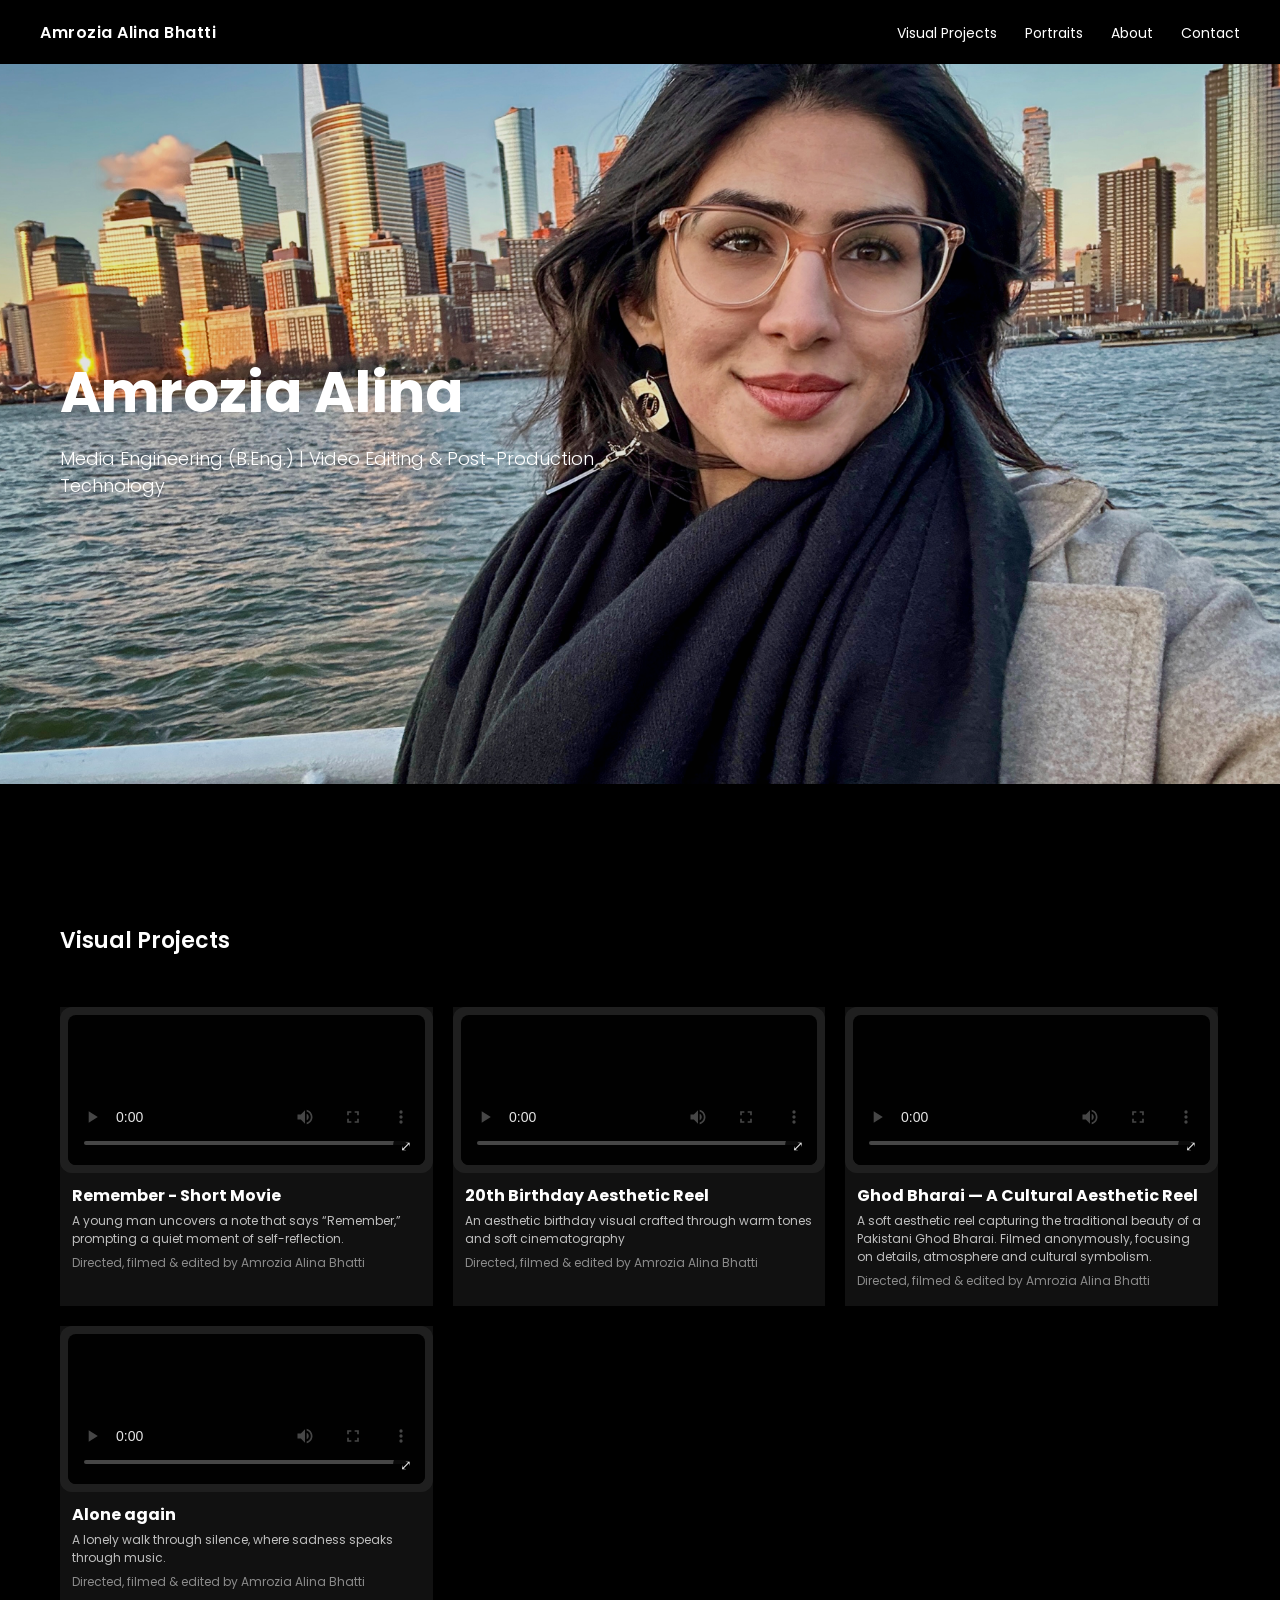
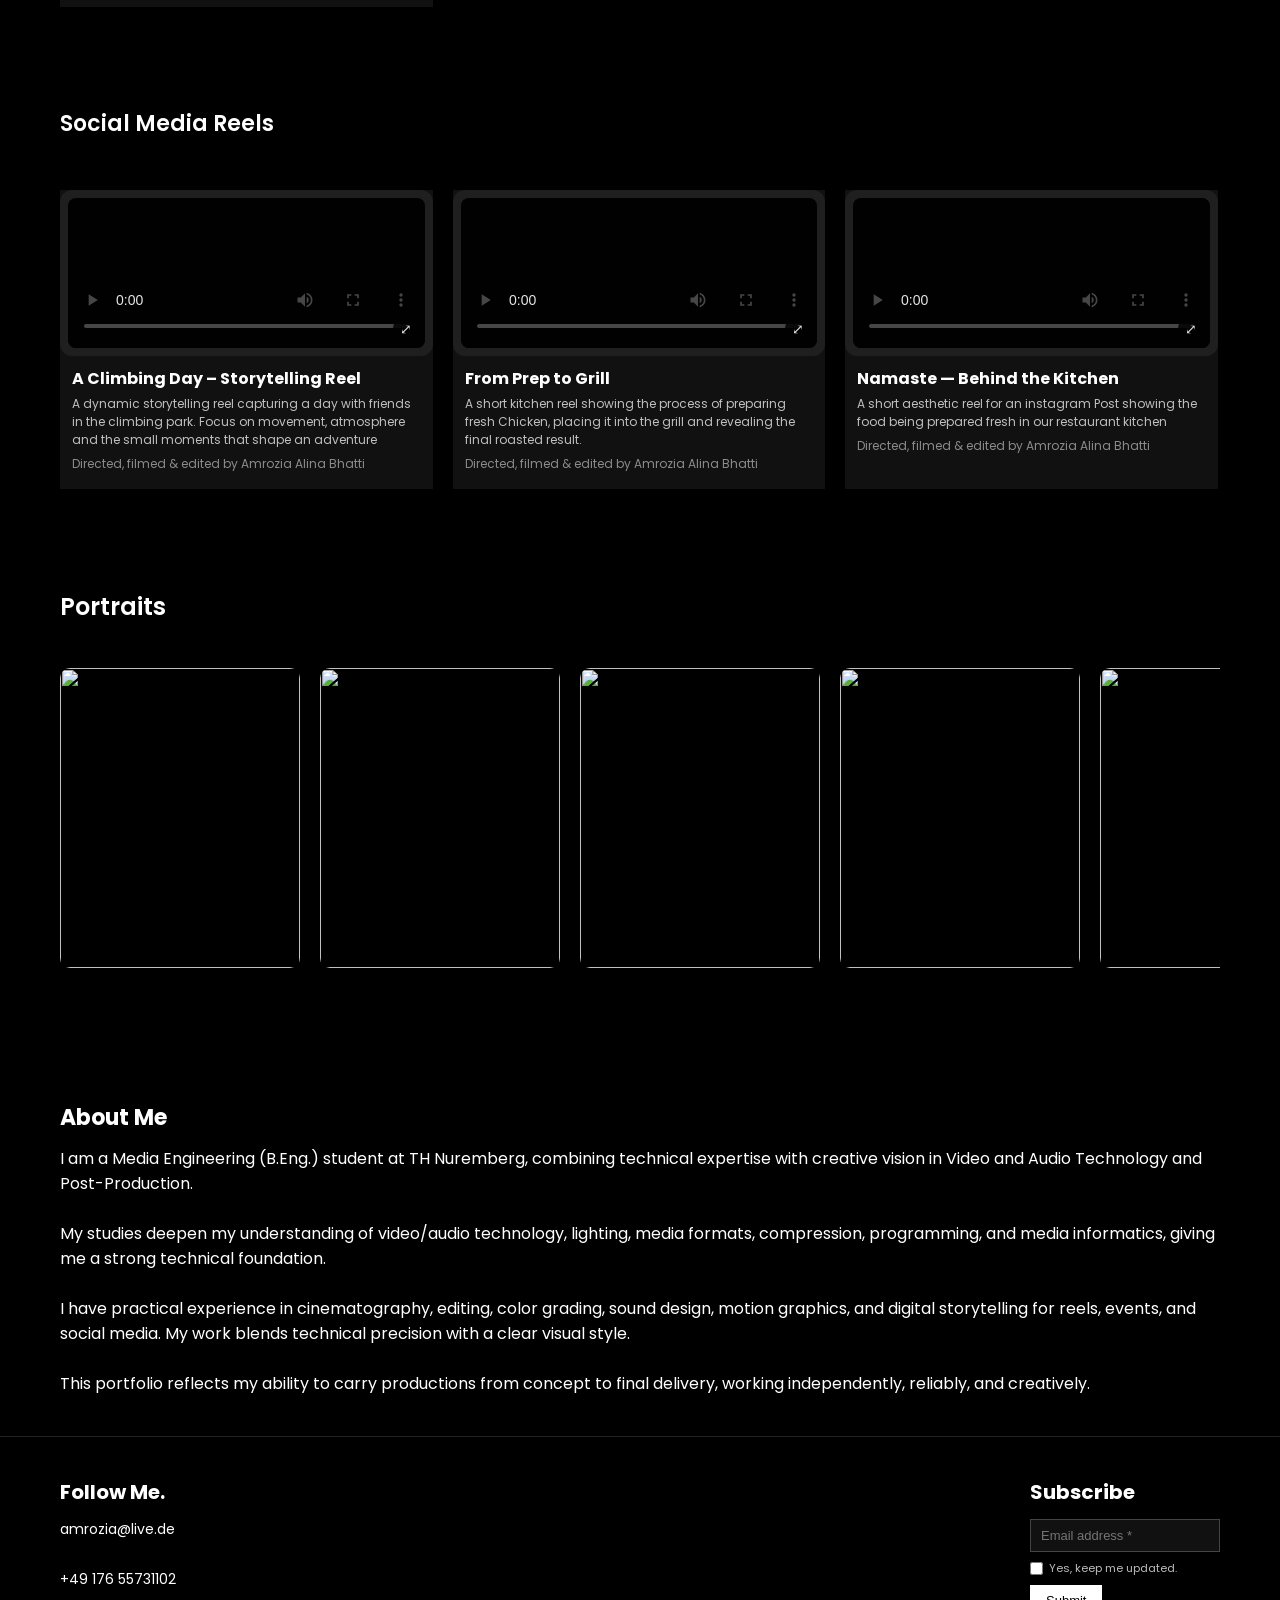
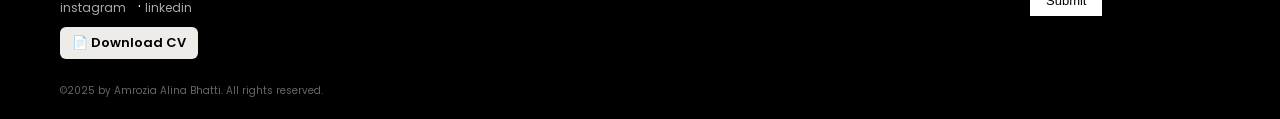
==== index.html @ d4b4d6ed "new index.html" ====
<!DOCTYPE html>
<html lang="en">
<head>
    <meta charset="UTF-8" />
    <meta name="viewport" content="width=device-width, initial-scale=1.0" />
    <title>Amrozia Alina - Portfolio</title>
    <link rel="preconnect" href="https://fonts.googleapis.com">
    <link rel="preconnect" href="https://fonts.gstatic.com" crossorigin>
    <link href="https://fonts.googleapis.com/css2?family=Poppins:wght@300;400;600;700&display=swap" rel="stylesheet">
    <link rel="stylesheet" href="style.css" />

</head>
<body>
<!-- Top Bar / Navigation -->
<header class="site-header">
    <div class="logo">
        <a href="#top">Amrozia Alina Bhatti</a>
    </div>
    <nav class="main-nav">
        <a href="#visual-projects">Visual Projects</a>
        <a href="#portraits">Portraits</a>
        <a href="#about">About</a>
        <a href="#contact">Contact</a>
    </nav>
</header>

<!-- HERO SECTION -->
<section class="hero" id="top">
    <div class="hero-overlay">
        <h1 class="hero-title">Amrozia Alina</h1>
        <p class="hero-subtitle">Media Engineering (B.Eng.) | Video Editing & Post-Production Technology</p>
    </div>
</section>


<!-- LATEST FILMS -->
<section class="visual-projects" id="visual-projects">
<!--    <h2>Visual Projects</h2>-->
    <div id="film-grid" class="film-grid"></div>
</section>


<!-- EIN gemeinsames Modal für alle Videos -->
<div id="video-modal" class="video-modal">
    <div class="video-modal-inner">
        <button class="close-modal" type="button" onclick="closeVideoModal()">×</button>
        <video id="modal-video" class="modal-video" controls></video>
    </div>
</div>


<section class="portraits" id="portraits">
    <h2 class="section-title">Portraits</h2>

    <div class="loop-container" id="portraitScroll">
        <div class="loop-track" id="loopTrack">

            <img src="images/DSC02134.jpg" class="portrait-img">
            <img src="images/DSC02135.jpg" class="portrait-img">
            <img src="images/DSC02136.jpg" class="portrait-img">
            <img src="images/DSC02069.jpg" class="portrait-img">
            <img src="images/DSC02070.jpg" class="portrait-img">
            <img src="images/DSC02071.jpg" class="portrait-img">
            <img src="images/DSC02072.jpg" class="portrait-img">
            <img src="images/DSC02076.jpg" class="portrait-img">
            <img src="images/DSC02067.jpg" class="portrait-img">
            <img src="images/DSC02077.JPG" class="portrait-img">
            <img src="images/DSC02151.jpg" class="portrait-img">
            <img src="images/DSC02458.jpg" class="portrait-img">
            <img src="images/DSC02456.jpg" class="portrait-img">
            <img src="images/DSC02459.jpg" class="portrait-img">
            <img src="images/DSC02461.jpg" class="portrait-img">
            <img src="images/farwa_thumbnail.JPG" class="portrait-img">
            <img src="images/DSC01900.jpg" class="portrait-img">

            <img src="images/DSC02134.jpg" class="portrait-img">
            <img src="images/DSC02135.jpg" class="portrait-img">
            <img src="images/DSC02136.jpg" class="portrait-img">
            <img src="images/DSC02069.jpg" class="portrait-img">
            <img src="images/DSC02070.jpg" class="portrait-img">
            <img src="images/DSC02071.jpg" class="portrait-img">
            <img src="images/DSC02072.jpg" class="portrait-img">
            <img src="images/DSC02076.jpg" class="portrait-img">
            <img src="images/DSC02067.jpg" class="portrait-img">
            <img src="images/DSC02077.JPG" class="portrait-img">
            <img src="images/DSC02151.jpg" class="portrait-img">
            <img src="images/DSC02458.jpg" class="portrait-img">
            <img src="images/DSC02456.jpg" class="portrait-img">
            <img src="images/DSC02459.jpg" class="portrait-img">
            <img src="images/DSC02461.jpg" class="portrait-img">
            <img src="images/farwa_thumbnail.JPG" class="portrait-img">
            <img src="images/DSC01900.jpg" class="portrait-img">



        </div>
    </div>

    <!-- ZOOM -->
    <div id="portraitModal" class="portrait-modal">
        <span class="close-portrait">&times;</span>
        <img id="portraitModalImg" class="portrait-modal-content">
    </div>
</section>


<!-- ABOUT SECTION (kurz, ausbaubar) -->
<section class="about-section" id="about">
    <h2>About Me</h2>
    <p>
        I am a Media Engineering (B.Eng.) student at TH Nuremberg, combining technical expertise with creative vision in Video and Audio Technology and Post-Production.
        <br><br>
        My studies deepen my understanding of video/audio technology, lighting, media formats, compression, programming, and media informatics, giving me a strong technical foundation.
        <br><br>
        I have practical experience in cinematography, editing, color grading, sound design, motion graphics, and digital storytelling for reels, events, and social media. My work blends technical precision with a clear visual style.
        <br><br>
        This portfolio reflects my ability to carry productions from concept to final delivery, working independently, reliably, and creatively.
    </p>
</section>


<!-- FOLLOW / CONTACT / FOOTER -->
<footer class="site-footer" id="contact">
    <div class="footer-content">
        <div class="follow">
            <h3>Follow Me.</h3>
            <p class="contact-line">
                <a href="mailto:info@yourmail.com">amrozia@live.de</a><br />
                <span>+49 176 55731102</span>
            </p>
            <p class="social-links">
                <!-- Später echte Links eintragen -->
                <a href="#">instagram</a> ·
                <a href="#">linkedin</a>
            </p>
            <p class="cv-download">
                <a href="documents/Alina%20Bhatti%20CV%20-2.pdf" download>📄 Download CV</a>
            </p>

        </div>

        <div class="subscribe">
            <h3>Subscribe</h3>
            <form>
                <input type="email" placeholder="Email address *" required />
                <label class="checkbox-label">
                    <input type="checkbox" />
                    <span>Yes, keep me updated.</span>
                </label>
                <button type="submit">Submit</button>
            </form>
        </div>
    </div>

    <div class="footer-bottom">
        <p>©2025 by Amrozia Alina Bhatti. All rights reserved.</p>
    </div>
</footer>

<script>
    // VIEDEOS EINRAGEN

    const videos = [
        {
            id: "Ali",
            title: "Remember - Short Movie",
            description: "A young man uncovers a note that says “Remember,” prompting a quiet moment of self-reflection.",
            src: "videos/remember.mov",
            poster: "images/farwa_thumljpg"
        },
        {
            id: "Farwa",
            title: "20th Birthday Aesthetic Reel",
            description: "An aesthetic birthday visual crafted through warm tones and soft cinematography",
            src: "videos/farwa_birthday.mp4",
            poster: "images/farwa_thumljpg"
        },
        {
            id: "storytelling",
            title: "A Climbing Day – Storytelling Reel",
            description: "A dynamic storytelling reel capturing a day with friends in the climbing park. Focus on movement, atmosphere and the small moments that shape an adventure",
            src: "videos/ClimbingReel480.mp4",
            poster: "images/film2_thumbnail.jpg"
        },
        {
            id: "fatma",
            title: "Ghod Bharai — A Cultural Aesthetic Reel",
            description: "A soft aesthetic reel capturing the traditional beauty of a Pakistani Ghod Bharai. Filmed anonymously, focusing on details, atmosphere and cultural symbolism.",
            src: "videos/Fatma Reel.MP4",
            poster: "images/film3_thumbnail.jpg"
        },
        {
            id: "Namste1",
            title: "From Prep to Grill",
            description: "A short kitchen reel showing the process of preparing fresh Chicken, placing it into the grill and revealing the final roasted result.",
            src: "videos/Chicken steel.MP4",
            poster: "images/film3_thumbnail.jpg"
        },
        {
            id: "Namaste2",
            title: "Namaste — Behind the Kitchen",
            description: "A short aesthetic reel for an instagram Post showing the food being prepared fresh in our restaurant kitchen",
            src: "videos/Masala Reel.MP4",
            poster: "images/film3_thumbnail.jpg"
        },
        {
            id: "Coney Island",
            title: "Coney Island",
            description: "Just few shorts Moments to remember Coney Island",
            src: "videos/Coney Island Reel.MP4",
            poster: "images/film3_thumbnail.jpg"
        },
        {
            id: "AloneAgain",
            title: "Alone again",
            description: "A lonely walk through silence, where sadness speaks through music.",
            src: "videos/Alone_reflection480.mov",
            poster: "images/film3_thumbnail.jpg"
        }
    ];

        // Einfach weitere Objekte hinzufügen

    // ✅ Kategorien-Liste: welche IDs gehören wohin
    const categories = [
        {
            title: "Visual Projects",
            items: ["Ali", "Farwa", "fatma", "AloneAgain"]
        },
        {
            title: "Social Media Reels",
            items: ["storytelling", "Namste1", "Namaste2", "ConeyIsland"]
        }
    ];
    // ... nach deinen Videos
    // Stoppt ALLE Inline-Videos (die kleinen in den Cards)
    function pauseAllInlineVideos() {
        const inlineVideos = document.querySelectorAll(".film-video");
        inlineVideos.forEach(v => {
            v.pause();
            v.currentTime = 0;
        });
    }

    // ...
    const modal = document.getElementById("video-modal");
    const modalVideo = document.getElementById("modal-video");

    // Cards automatisch bauen
    const grid = document.getElementById("film-grid");

    // Videos nach ID schnell finden
    const videoById = {};
    videos.forEach(v => videoById[v.id] = v);

    // Jetzt Kategorien ausgeben
    categories.forEach(category => {

        // Überschrift
        const h = document.createElement("h3");
        h.className = "category-title";
        h.textContent = category.title;
        grid.appendChild(h);

        // Videos der Kategorie
        category.items.forEach(id => {
            const video = videoById[id];
            if (!video) {
                console.warn("ID nicht gefunden:", id);
                return;
            }

            const card = document.createElement("div");
            card.className = "film-card";

            card.innerHTML = `
      <div class="thumb-placeholder">
        <video class="film-video" controls ${video.poster ? `poster="${video.poster}"` : ""}>
          <source src="${video.src}">
        </video>
        <button class="enlarge-btn" type="button" data-src="${video.src}">⤢</button>
      </div>
      <div class="film-info">
        <h3>${video.title}</h3>
        <p>${video.description}</p>
        <p class="credit-line">Directed, filmed & edited by Amrozia Alina Bhatti</p>
      </div>
    `;

            grid.appendChild(card);
        });
    });



    // Enlarge-Buttons klicken
    grid.addEventListener("click", (e) => {
        const btn = e.target.closest(".enlarge-btn");
        if (!btn) return;

        pauseAllInlineVideos(); // <<< HIER: Stoppt das Hintergrund-Video!!!

        const src = btn.getAttribute("data-src");
        modalVideo.src = src;
        modalVideo.currentTime = 0;
        modalVideo.play();
        modal.classList.add("show");
    });


    function closeVideoModal() {
        modal.classList.remove("show");
        modalVideo.pause();
        modalVideo.removeAttribute("src");
    }

    // Klick auf schwarzen Bereich schließt Modal
    modal.addEventListener("click", (e) => {
        if (!e.target.closest(".video-modal-inner")) {
            closeVideoModal();
        }
    });

</script>
<script>
    const portraitModal = document.getElementById("portraitModal");
    const portraitModalImg = document.getElementById("portraitModalImg");
    const portraitImgs = document.querySelectorAll('.portrait-img');
    const portraitClose = document.querySelector('.close-portrait');

    portraitImgs.forEach(img => {
        img.addEventListener("click", () => {
            portraitModal.style.display = "flex";
            portraitModalImg.src = img.src;
        });
    });

    portraitClose.addEventListener("click", () => {
        portraitModal.style.display = "none";
    });

    portraitModal.addEventListener("click", (e) => {
        if (e.target === portraitModal) {
            portraitModal.style.display = "none";
        }
    });
</script>

<script>
    const scrollContainer = document.getElementById("portraitScroll");
    const loopTrack = document.getElementById("loopTrack");

    let isDown = false;
    let startX;
    let scrollStart;

    function stopLoop() {
        loopTrack.style.animationPlayState = "paused";
    }

    function startLoop() {
        loopTrack.style.animationPlayState = "running";
    }

    // MOUSE DOWN
    scrollContainer.addEventListener("mousedown", (e) => {
        isDown = true;
        stopLoop();
        startX = e.pageX - scrollContainer.offsetLeft;
        scrollStart = scrollContainer.scrollLeft;
    });

    // MOUSE MOVE
    scrollContainer.addEventListener("mousemove", (e) => {
        if (!isDown) return;
        const x = e.pageX - scrollContainer.offsetLeft;
        const walk = (x - startX) * 1.2;
        scrollContainer.scrollLeft = scrollStart - walk;
    });

    // MOUSE UP
    scrollContainer.addEventListener("mouseup", () => {
        isDown = false;
        startLoop();
    });

    scrollContainer.addEventListener("mouseleave", () => {
        isDown = false;
        startLoop();
    });

    // TOUCH
    scrollContainer.addEventListener("touchstart", () => stopLoop());
    scrollContainer.addEventListener("touchend", () => startLoop());
</script>


</body>
</html>
---- style.css ----
/* Basic Reset */
* {
    margin: 0;
    padding: 0;
    box-sizing: border-box;
}

body {
    font-family: "Poppins", sans-serif;
    background-color: #000;
    color: #fff;
}

/* Header / Navigation */
.site-header {
    position: fixed;
    top: 0;
    left: 0;
    right: 0;
    height: 64px;
    background: rgba(0, 0, 0, 0.96);
    display: flex;
    align-items: center;
    justify-content: space-between;
    padding: 0 40px;
    z-index: 100;
}

.logo a {
    color: #ffffff;
    text-decoration: none;
    font-weight: 600;
    letter-spacing: 0.5px;
}

.main-nav a {
    color: #ffffff;
    text-decoration: none;
    margin-left: 24px;
    font-size: 14px;
    transition: opacity 0.2s ease;
}

.main-nav a:hover {
    opacity: 0.7;
}

/* Hero */
.hero {
    position: relative;
    height: 80vh;
    margin-top: 64px; /* Platz für fixed header */
    display: flex;
    align-items: center;
    justify-content: flex-start;
    background-color: #111;
    overflow: hidden;
}

/* Platzhalter-Hintergrundbild: später ersetzen mit background-image */
.hero::before {
    content: "";
    position: absolute;
    inset: 0;
    background: url("images/IMG_5377.jpg") center center / cover no-repeat;
    opacity: 0.9;
}

/* dunkle Ebene */
.hero-overlay {
    position: relative;
    padding-left: 60px;
    max-width: 600px;
    color: #ffffff;
}

.hero-title {
    font-size: 56px;
    font-weight: 700;
    margin-bottom: 10px;
}

.hero-subtitle {
    font-size: 18px;
    font-weight: 300;
}

/* Latest Films */
.visual-projects {
    padding: 60px 60px 40px;
    background-color: #000;
}



.visual-projects h2 {
    font-size: 24px;
    font-weight: 600;
    margin-bottom: 24px;
}

/* Latest Portraits */
.portraits {
    padding: 60px 60px 40px;
    background-color: #000;
}

.portraits h2 {
    font-size: 24px;
    font-weight: 600;
    margin-bottom: 24px;
}
.film-grid {
    display: flex;
    flex-wrap: wrap;
    gap: 20px;
}

.film-card {
    background-color: #111;
    width: calc(33.333% - 14px);
    min-width: 220px;
    display: flex;
    flex-direction: column;
}

.thumb-placeholder {
    background-color: #222;
    height: 150px;
    display: flex;
    align-items: center;
    justify-content: center;
    text-align: center;
    font-size: 12px;
    text-transform: uppercase;
    letter-spacing: 1px;
    opacity: 0.9;
}

.film-info {
    padding: 10px 12px 16px;
}

.film-info h3 {
    font-size: 16px;
    margin-bottom: 4px;
}

.film-info p {
    font-size: 12px;
    color: #bfbfbf;
}

/* Sections */
.about-section,
.screenings-section {
    padding: 40px 60px;
    background-color: #000;
}

.about-section h2,
.screenings-section h2 {
    font-size: 22px;
    margin-bottom: 12px;
}

/* Footer */
.site-footer {
    padding: 40px 60px 20px;
    background-color: #000;
    border-top: 1px solid #222;
}

.footer-content {
    display: flex;
    flex-wrap: wrap;
    gap: 40px;
    justify-content: space-between;
    align-items: flex-start;
}

.follow h3,
.subscribe h3 {
    font-size: 20px;
    margin-bottom: 12px;
}

.contact-line a,
.contact-line span {
    display: block;
    font-size: 14px;
    color: #ffffff;
    text-decoration: none;
    margin-bottom: 4px;
}

.social-links a {
    font-size: 12px;
    color: #aaaaaa;
    text-decoration: none;
    margin-right: 8px;
}

.social-links a:hover {
    color: #ffffff;
}

.subscribe form {
    display: flex;
    flex-direction: column;
    gap: 8px;
}

.subscribe input[type="email"] {
    padding: 8px 10px;
    background-color: #111;
    border: 1px solid #444;
    color: #ffffff;
    font-size: 13px;
}

.checkbox-label {
    display: flex;
    align-items: center;
    gap: 6px;
    font-size: 11px;
    color: #bbbbbb;
}

.subscribe button {
    padding: 8px 16px;
    border: none;
    background-color: #ffffff;
    color: #000;
    font-size: 13px;
    cursor: pointer;
    align-self: flex-start;
}

.subscribe button:hover {
    background-color: #ffcf5f;
}

.footer-bottom {
    margin-top: 24px;
    font-size: 10px;
    color: #666666;
}

/* Responsive */
@media (max-width: 768px) {
    .hero-overlay {
        padding-left: 24px;
    }

    .hero-title {
        font-size: 38px;
    }
    .portraits,
    .visual-projects,
    .about-section,
    .screenings-section,
    .site-footer {
        padding: 30px 20px;
    }

    .film-card {
        width: 100%;
    }

    .site-header {
        padding: 0 16px;
    }

    .main-nav {
        font-size: 12px;
    }

    .main-nav a {
        margin-left: 12px;
    }
}



/* Thumbnail */
.film-thumb {
    width: 100%;
    border-radius: 10px;
    cursor: pointer;
    transition: transform 0.3s ease, opacity 0.3s ease;
}

.film-thumb:hover {
    transform: scale(1.03);
    opacity: 0.9;
}

/* Popup Overlay */
.video-popup {
    position: fixed;
    top: 0;
    left: 0;
    width: 100%;
    height: 100%;
    background: rgba(0,0,0,0.7);
    display: none;             /* unsichtbar bis geöffnet */
    align-items: center;
    justify-content: center;
    z-index: 999;
}

/* Video-Container */
.video-content {
    position: relative;
    background: #000;
    padding: 10px;
    border-radius: 12px;
    box-shadow: 0 0 40px rgba(0,0,0,0.6);
    width: 80%;
    max-width: 1000px;     /* maximale Breite */
}

.popup-video {
    width: 100%;
    height: auto;
    border-radius: 8px;
}

/* Close Button */
.close-btn {
    position: absolute;
    top: -10px;
    right: -10px;
    background: #fff;
    color: #000;
    font-size: 22px;
    font-weight: bold;
    border-radius: 50%;
    width: 32px;
    height: 32px;
    line-height: 28px;
    text-align: center;
    cursor: pointer;
    transition: background 0.3s ease;
}

.close-btn:hover {
    background: #ffcf5f;
}

/* Animation */
.video-popup.show {
    display: flex;
    animation: fadeIn 0.3s ease;
}

@keyframes fadeIn {
    from { opacity: 0; }
    to   { opacity: 1; }
}


/* Video im Kasten */
.film-video {
    width: 100%;
    height: 100%;
    object-fit: cover;
    border-radius: 8px;
    display: block;
    background: #000;
}

/* Platzhalter-Kasten jetzt für Video + Button nutzen */
.thumb-placeholder {
    position: relative;
    background-color: #222;
    height: auto;
    padding: 8px;
    border-radius: 12px;
    display: flex;
    align-items: center;
    justify-content: center;
}

/* Vergrößern-Button in der Ecke */
.enlarge-btn {
    position: absolute;
    right: 14px;
    bottom: 14px;
    width: 28px;
    height: 28px;
    border-radius: 50%;
    border: none;
    background: rgba(0,0,0,0.8);
    color: #fff;
    font-size: 16px;
    cursor: pointer;
    display: flex;
    align-items: center;
    justify-content: center;
    padding: 0;
    transition: background 0.2s ease, transform 0.2s ease;
}

.enlarge-btn:hover {
    background: #ffcf5f;
    color: #000;
    transform: scale(1.05);
}

/* Modal: schwarzer Bereich, Header bleibt sichtbar */
.video-modal {
    position: fixed;
    top: 64px;           /* deine Header-Höhe, damit oben alles sichtbar bleibt */
    left: 0;
    right: 0;
    bottom: 0;
    background: #000;    /* kein Inhalt sichtbar außer Video */
    display: none;
    align-items: center;
    justify-content: center;
    z-index: 200;
}

/* Video groß, aber nicht fullscreen */
.video-modal-inner {
    position: relative;
    width: 70%;
    max-width: 900px;
    background: #000;
    padding: 10px;
    border-radius: 12px;
    box-shadow: 0 0 40px rgba(0,0,0,0.8);
}

.modal-video {
    width: 100%;
    max-width: 100%;
    max-height: 80vh;      /* nicht höher als der Bildschirm */
    height: auto;
    object-fit: contain;   /* komplettes Video, kein Zoom/Crop */
    border-radius: 8px;
    background: #000;
}


/* schließen-Button */
.close-modal {
    position: absolute;
    top: -12px;
    right: -12px;
    width: 28px;
    height: 28px;
    border-radius: 50%;
    border: none;
    background: #ffffff;
    color: #000;
    font-size: 18px;
    cursor: pointer;
    display: flex;
    align-items: center;
    justify-content: center;
}

.close-modal:hover {
    background: #ffcf5f;
}

.video-modal.show {
    display: flex;
}

/* etwas kleiner auf Handy */
@media (max-width: 768px) {
    .video-modal-inner {
        width: 90%;
        max-width: 600px;
    }
}



/* Film-Card bleibt wie bei dir */
.film-card {
    background-color: #111;
    width: calc(33.333% - 14px);
    min-width: 220px;
    display: flex;
    flex-direction: column;
}

/* Kasten für Video/Thumb */
.thumb-placeholder {
    position: relative;
    background-color: #222;
    height: auto;
    padding: 8px;
    border-radius: 12px;
    display: flex;
    align-items: center;
    justify-content: center;
}

/* Inline-Video */
.film-video {
    width: 100%;
    height: 150px;
    object-fit: cover;
    border-radius: 8px;
    background: #000;
    display: block;
}

/* Enlarge-Button */
.enlarge-btn {
    position: absolute;
    right: 14px;
    bottom: 14px;
    width: 26px;
    height: 26px;
    border-radius: 50%;
    border: none;
    background: rgba(0,0,0,0.85);
    color: #fff;
    font-size: 14px;
    cursor: pointer;
    display: flex;
    align-items: center;
    justify-content: center;
    padding: 0;
    transition: background 0.2s ease, transform 0.2s ease;
}

.enlarge-btn:hover {
    background: #ffcf5f;
    color: #000;
    transform: scale(1.05);
}

/* Modal: dunkel, aber Header bleibt (top:64px) */
.video-modal {
    position: fixed;
    top: 64px;
    left: 0;
    right: 0;
    bottom: 0;
    background: #000;
    display: none;
    align-items: center;
    justify-content: center;
    z-index: 200;
}

.video-modal-inner {
    position: relative;
    width: 90%;
    max-width: 900px;
    max-height: 90vh;
    background: #000;
    padding: 10px;
    border-radius: 12px;
    box-shadow: 0 0 40px rgba(0,0,0,0.8);
    display: flex;
    align-items: center;
    justify-content: center;
}


.modal-video {
    width: 100%;
    height: auto;
    border-radius: 8px;
}

/* Close-Button */
.close-modal {
    position: absolute;
    top: -12px;
    right: -12px;
    width: 28px;
    height: 28px;
    border-radius: 50%;
    border: none;
    background: #ffffff;
    color: #000;
    font-size: 18px;
    cursor: pointer;
    display: flex;
    align-items: center;
    justify-content: center;
}

.close-modal:hover {
    background: #ffcf5f;
}

.video-modal.show {
    display: flex;
}

/* Responsive Modal */
@media (max-width: 768px) {
    .video-modal-inner {
        width: 90%;
        max-width: 600px;
    }
}

.cv-download a {
    display: inline-block;
    margin-top: 8px;
    padding: 6px 12px;
    background-color: #edece9;
    color: #000;
    font-size: 13px;
    font-weight: 600;
    border-radius: 6px;
    text-decoration: none;
    transition: background 0.3s ease;
}

.cv-download a:hover {
    background-color: #fff;
    color: #000;
}

/* Im Fullscreen nie croppen, immer komplett zeigen */
video:fullscreen,
video:-webkit-full-screen {
    width: 100%;
    height: 100%;
    object-fit: contain;
    background: #000;
}
.portraits {
    font-size: 24px;
    font-weight: 600;
    margin-bottom: 24px;
}

/* Scrollbare Zeile */
.portrait-scroll {
    display: flex;
    overflow-x: auto;
    gap: 20px;
    padding: 20px;
    scroll-behavior: smooth;
    white-space: nowrap;
}

.portrait-scroll::-webkit-scrollbar {
    display: none;
}

.portrait-img {
    height: 300px;
    width: 250px;
    object-fit: cover;
    border-radius: 10px;
    flex-shrink: 0;
    cursor: pointer;
    transition: transform 0.2s ease;
}

.portrait-img:hover {
    transform: scale(1.05);
}

/* Modal */
.portrait-modal {
    display: none;
    position: fixed;
    inset: 0;
    background: rgba(0,0,0,0.85);
    z-index: 9999;
    justify-content: center;
    align-items: center;
}

.portrait-modal-content {
    max-width: 85%;
    max-height: 85%;
    border-radius: 10px;
}

.close-portrait {
    position: absolute;
    top: 30px;
    right: 50px;
    font-size: 40px;
    color: white;
    cursor: pointer;
}






.loop-container {
    overflow: hidden;
    width: 100%;
    padding: 20px 0;
    cursor: grab;
}

.loop-container:active {
    cursor: grabbing;
}

.loop-track {
    display: flex;
    gap: 20px;
    animation: loopAnim 25s linear infinite;
    will-change: transform;
}

.portrait-img {
    height: 300px;
    width: 240px;
    object-fit: cover;
    border-radius: 10px;
    flex-shrink: 0;
    cursor: pointer;
    transition: transform 0.2s ease;
}

.portrait-img:hover {
    transform: scale(1.05);
}

/* ENDLOSER LOOP */
@keyframes loopAnim {
    0% { transform: translateX(0); }
    100% { transform: translateX(-50%); }
}
/* Container kann scrollen UND animieren */
.loop-container {
    overflow-x: auto;
    overflow-y: hidden;
    scroll-behavior: smooth;
    white-space: nowrap;
    padding: 20px 0;
    cursor: grab;
}

.loop-container::-webkit-scrollbar {
    display: none;
}

.loop-track {
    display: inline-flex;
    gap: 20px;
    animation: loopAnim 25s linear infinite;
    will-change: transform;
}

/* Bilder */
.portrait-img {
    height: 300px;
    width: 240px;
    border-radius: 10px;
    flex-shrink: 0;
    object-fit: cover;
    cursor: pointer;
}

/* Loop */
@keyframes loopAnim {
    0% { transform: translateX(0); }
    100% { transform: translateX(-10%); }
}


.category-title{
    grid-column: 1 / -1;
    width: 100%;
    margin: 80px 0 30px;
    font-size: 22px;
    font-weight: 600;
}

.credit-line {
    font-size: 0.8rem;
    opacity: 0.7;
    margin-top: 6px;
}
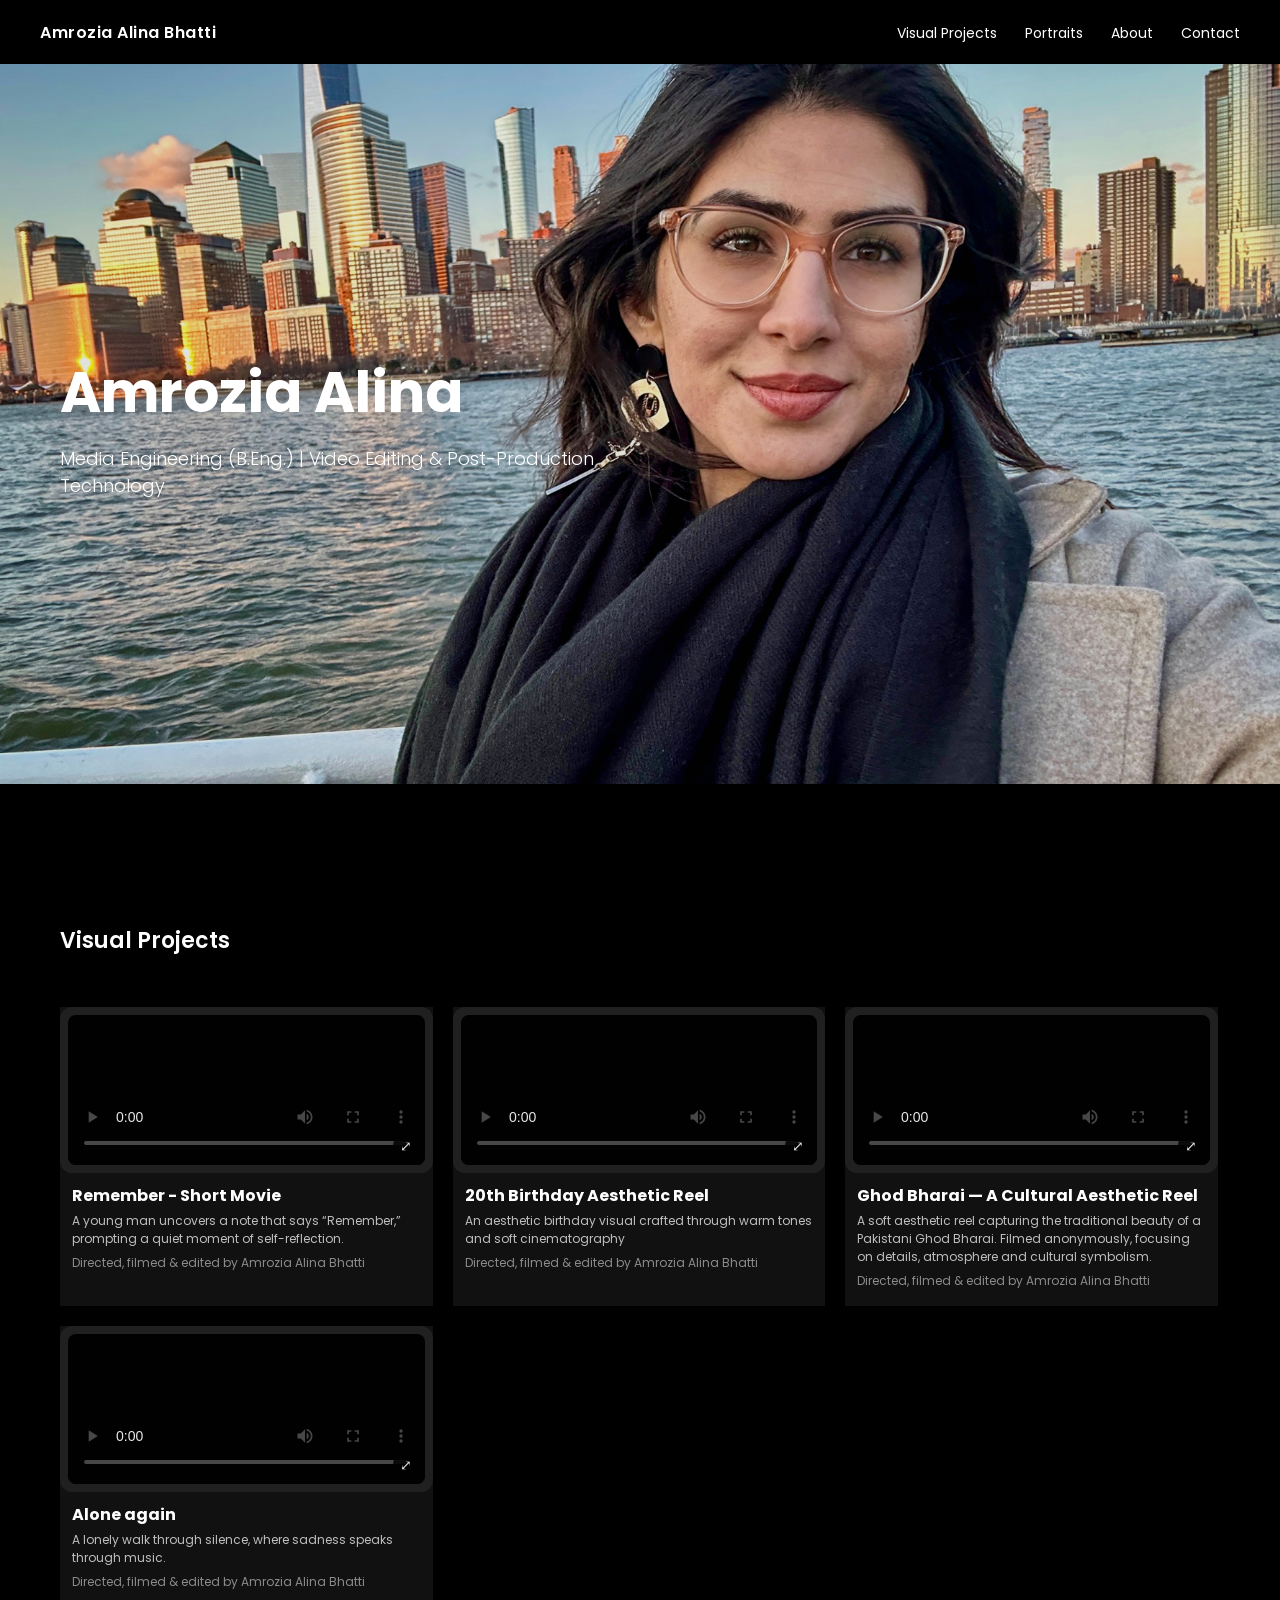
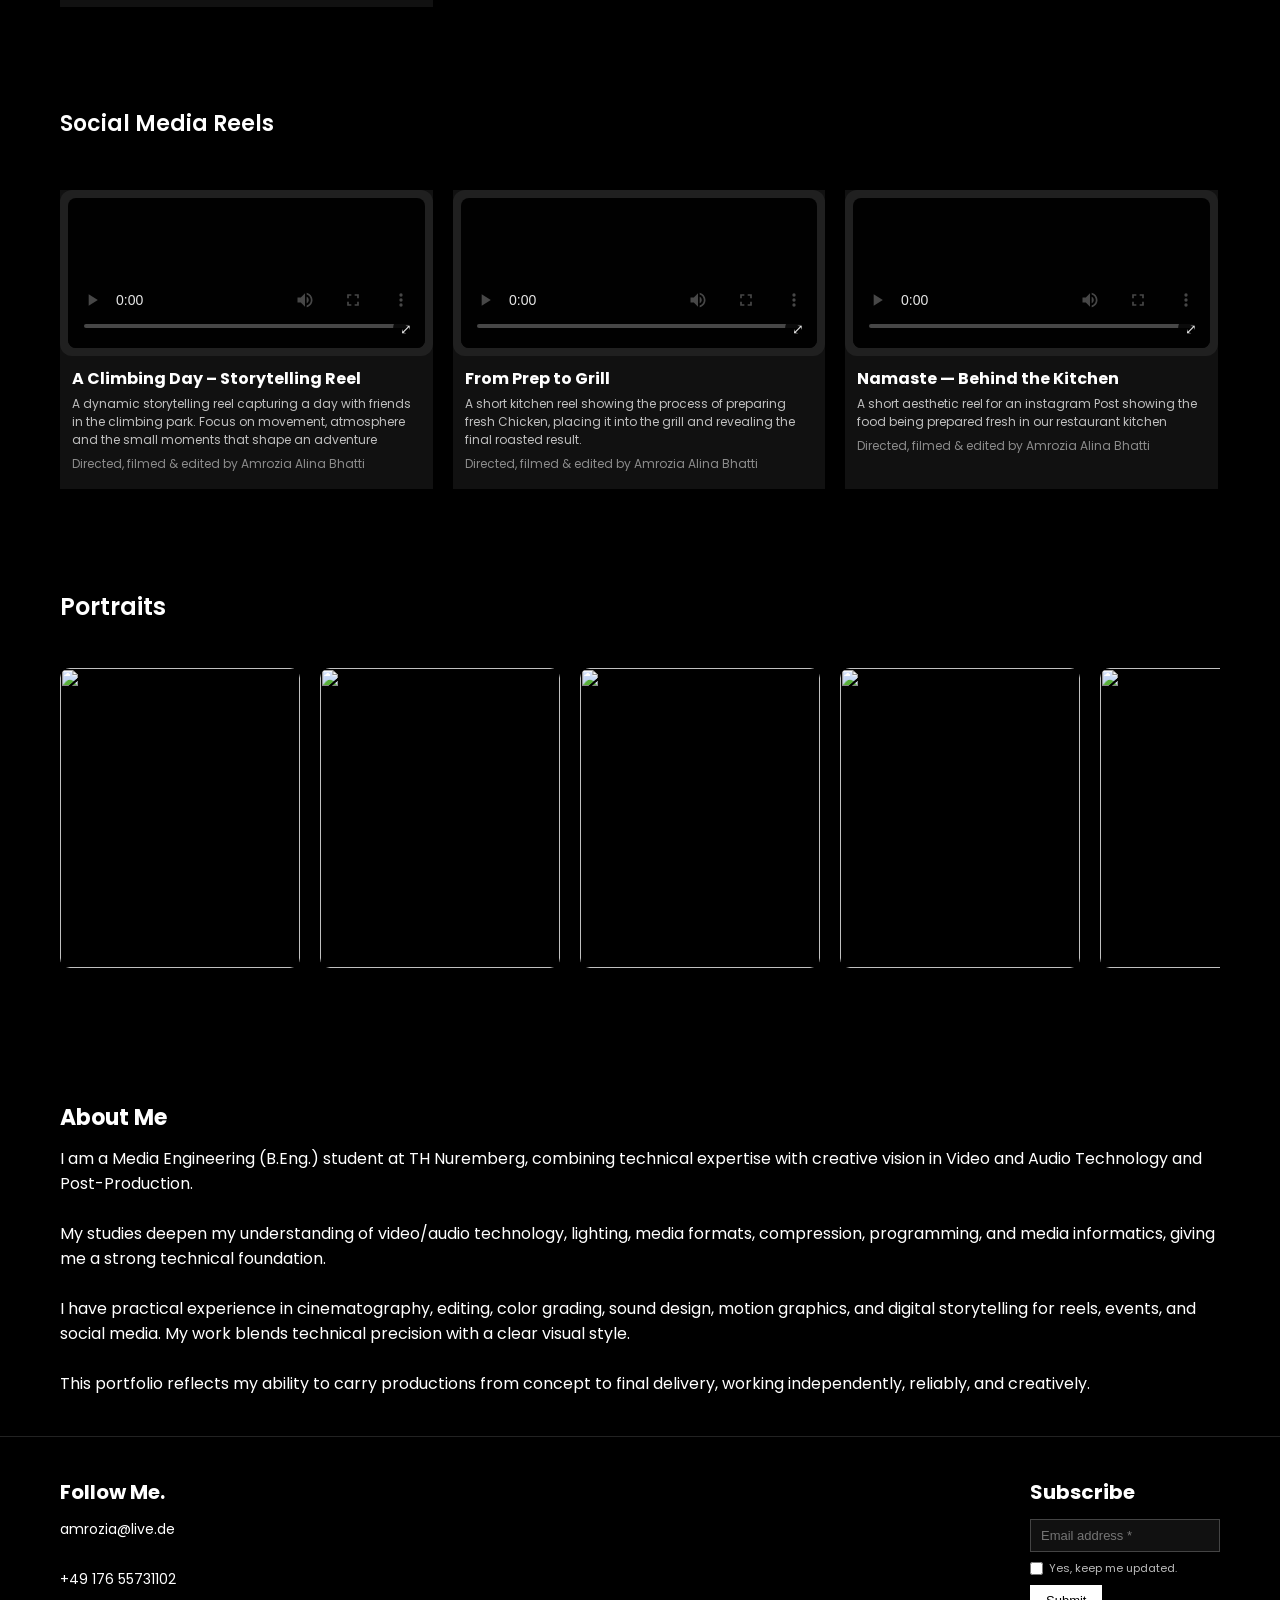
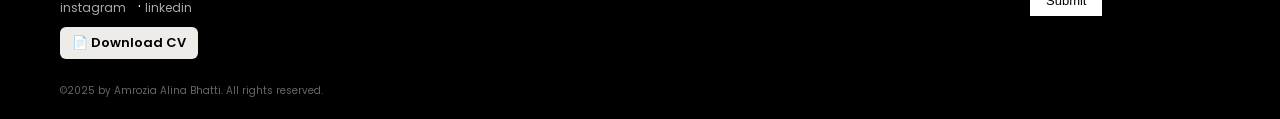
==== commit 2be2ebd3: "new ml" ====
--- a/index.html
+++ b/index.html
@@ -1,279 +1,279 @@
 <!DOCTYPE html>
 <html lang="en">
 <head>
-    <meta charset="UTF-8" />
-    <meta name="viewport" content="width=device-width, initial-scale=1.0" />
-    <title>Amrozia Alina - Portfolio</title>
-    <link rel="preconnect" href="https://fonts.googleapis.com">
-    <link rel="preconnect" href="https://fonts.gstatic.com" crossorigin>
-    <link href="https://fonts.googleapis.com/css2?family=Poppins:wght@300;400;600;700&display=swap" rel="stylesheet">
-    <link rel="stylesheet" href="style.css" />
+  <meta charset="UTF-8" />
+  <meta name="viewport" content="width=device-width, initial-scale=1.0" />
+  <title>Amrozia Alina - Portfolio</title>
+  <link rel="preconnect" href="https://fonts.googleapis.com">
+  <link rel="preconnect" href="https://fonts.gstatic.com" crossorigin>
+  <link href="https://fonts.googleapis.com/css2?family=Poppins:wght@300;400;600;700&display=swap" rel="stylesheet">
+  <link rel="stylesheet" href="style.css" />
 
 </head>
 <body>
 <!-- Top Bar / Navigation -->
 <header class="site-header">
-    <div class="logo">
-        <a href="#top">Amrozia Alina Bhatti</a>
-    </div>
-    <nav class="main-nav">
-        <a href="#visual-projects">Visual Projects</a>
-        <a href="#portraits">Portraits</a>
-        <a href="#about">About</a>
-        <a href="#contact">Contact</a>
-    </nav>
+  <div class="logo">
+    <a href="#top">Amrozia Alina Bhatti</a>
+  </div>
+  <nav class="main-nav">
+    <a href="#visual-projects">Visual Projects</a>
+    <a href="#portraits">Portraits</a>
+    <a href="#about">About</a>
+    <a href="#contact">Contact</a>
+  </nav>
 </header>
 
 <!-- HERO SECTION -->
 <section class="hero" id="top">
-    <div class="hero-overlay">
-        <h1 class="hero-title">Amrozia Alina</h1>
-        <p class="hero-subtitle">Media Engineering (B.Eng.) | Video Editing & Post-Production Technology</p>
-    </div>
+  <div class="hero-overlay">
+    <h1 class="hero-title">Amrozia Alina</h1>
+    <p class="hero-subtitle">Media Engineering (B.Eng.) | Video Editing & Post-Production Technology</p>
+  </div>
 </section>
 
 
 <!-- LATEST FILMS -->
 <section class="visual-projects" id="visual-projects">
-<!--    <h2>Visual Projects</h2>-->
-    <div id="film-grid" class="film-grid"></div>
+  <!--    <h2>Visual Projects</h2>-->
+  <div id="film-grid" class="film-grid"></div>
 </section>
 
 
 <!-- EIN gemeinsames Modal für alle Videos -->
 <div id="video-modal" class="video-modal">
-    <div class="video-modal-inner">
-        <button class="close-modal" type="button" onclick="closeVideoModal()">×</button>
-        <video id="modal-video" class="modal-video" controls></video>
+  <div class="video-modal-inner">
+    <button class="close-modal" type="button" onclick="closeVideoModal()">×</button>
+    <video id="modal-video" class="modal-video" controls></video>
+  </div>
+</div>
+
+
+<section class="portraits" id="portraits">
+  <h2 class="section-title">Portraits</h2>
+
+  <div class="loop-container" id="portraitScroll">
+    <div class="loop-track" id="loopTrack">
+
+      <img src="images/DSC02134.jpg" class="portrait-img">
+      <img src="images/DSC02135.jpg" class="portrait-img">
+      <img src="images/DSC02136.jpg" class="portrait-img">
+      <img src="images/DSC02069.jpg" class="portrait-img">
+      <img src="images/DSC02070.jpg" class="portrait-img">
+      <img src="images/DSC02071.jpg" class="portrait-img">
+      <img src="images/DSC02072.jpg" class="portrait-img">
+      <img src="images/DSC02076.jpg" class="portrait-img">
+      <img src="images/DSC02067.jpg" class="portrait-img">
+      <img src="images/DSC02077.JPG" class="portrait-img">
+      <img src="images/DSC02151.jpg" class="portrait-img">
+      <img src="images/DSC02458.jpg" class="portrait-img">
+      <img src="images/DSC02456.jpg" class="portrait-img">
+      <img src="images/DSC02459.jpg" class="portrait-img">
+      <img src="images/DSC02461.jpg" class="portrait-img">
+      <img src="images/farwa_thumbnail.JPG" class="portrait-img">
+      <img src="images/DSC01900.jpg" class="portrait-img">
+
+      <img src="images/DSC02134.jpg" class="portrait-img">
+      <img src="images/DSC02135.jpg" class="portrait-img">
+      <img src="images/DSC02136.jpg" class="portrait-img">
+      <img src="images/DSC02069.jpg" class="portrait-img">
+      <img src="images/DSC02070.jpg" class="portrait-img">
+      <img src="images/DSC02071.jpg" class="portrait-img">
+      <img src="images/DSC02072.jpg" class="portrait-img">
+      <img src="images/DSC02076.jpg" class="portrait-img">
+      <img src="images/DSC02067.jpg" class="portrait-img">
+      <img src="images/DSC02077.JPG" class="portrait-img">
+      <img src="images/DSC02151.jpg" class="portrait-img">
+      <img src="images/DSC02458.jpg" class="portrait-img">
+      <img src="images/DSC02456.jpg" class="portrait-img">
+      <img src="images/DSC02459.jpg" class="portrait-img">
+      <img src="images/DSC02461.jpg" class="portrait-img">
+      <img src="images/farwa_thumbnail.JPG" class="portrait-img">
+      <img src="images/DSC01900.jpg" class="portrait-img">
+
+
+
     </div>
-</div>
-
-
-<section class="portraits" id="portraits">
-    <h2 class="section-title">Portraits</h2>
-
-    <div class="loop-container" id="portraitScroll">
-        <div class="loop-track" id="loopTrack">
-
-            <img src="images/DSC02134.jpg" class="portrait-img">
-            <img src="images/DSC02135.jpg" class="portrait-img">
-            <img src="images/DSC02136.jpg" class="portrait-img">
-            <img src="images/DSC02069.jpg" class="portrait-img">
-            <img src="images/DSC02070.jpg" class="portrait-img">
-            <img src="images/DSC02071.jpg" class="portrait-img">
-            <img src="images/DSC02072.jpg" class="portrait-img">
-            <img src="images/DSC02076.jpg" class="portrait-img">
-            <img src="images/DSC02067.jpg" class="portrait-img">
-            <img src="images/DSC02077.JPG" class="portrait-img">
-            <img src="images/DSC02151.jpg" class="portrait-img">
-            <img src="images/DSC02458.jpg" class="portrait-img">
-            <img src="images/DSC02456.jpg" class="portrait-img">
-            <img src="images/DSC02459.jpg" class="portrait-img">
-            <img src="images/DSC02461.jpg" class="portrait-img">
-            <img src="images/farwa_thumbnail.JPG" class="portrait-img">
-            <img src="images/DSC01900.jpg" class="portrait-img">
-
-            <img src="images/DSC02134.jpg" class="portrait-img">
-            <img src="images/DSC02135.jpg" class="portrait-img">
-            <img src="images/DSC02136.jpg" class="portrait-img">
-            <img src="images/DSC02069.jpg" class="portrait-img">
-            <img src="images/DSC02070.jpg" class="portrait-img">
-            <img src="images/DSC02071.jpg" class="portrait-img">
-            <img src="images/DSC02072.jpg" class="portrait-img">
-            <img src="images/DSC02076.jpg" class="portrait-img">
-            <img src="images/DSC02067.jpg" class="portrait-img">
-            <img src="images/DSC02077.JPG" class="portrait-img">
-            <img src="images/DSC02151.jpg" class="portrait-img">
-            <img src="images/DSC02458.jpg" class="portrait-img">
-            <img src="images/DSC02456.jpg" class="portrait-img">
-            <img src="images/DSC02459.jpg" class="portrait-img">
-            <img src="images/DSC02461.jpg" class="portrait-img">
-            <img src="images/farwa_thumbnail.JPG" class="portrait-img">
-            <img src="images/DSC01900.jpg" class="portrait-img">
-
-
-
-        </div>
-    </div>
-
-    <!-- ZOOM -->
-    <div id="portraitModal" class="portrait-modal">
-        <span class="close-portrait">&times;</span>
-        <img id="portraitModalImg" class="portrait-modal-content">
-    </div>
+  </div>
+
+  <!-- ZOOM -->
+  <div id="portraitModal" class="portrait-modal">
+    <span class="close-portrait">&times;</span>
+    <img id="portraitModalImg" class="portrait-modal-content">
+  </div>
 </section>
 
 
 <!-- ABOUT SECTION (kurz, ausbaubar) -->
 <section class="about-section" id="about">
-    <h2>About Me</h2>
-    <p>
-        I am a Media Engineering (B.Eng.) student at TH Nuremberg, combining technical expertise with creative vision in Video and Audio Technology and Post-Production.
-        <br><br>
-        My studies deepen my understanding of video/audio technology, lighting, media formats, compression, programming, and media informatics, giving me a strong technical foundation.
-        <br><br>
-        I have practical experience in cinematography, editing, color grading, sound design, motion graphics, and digital storytelling for reels, events, and social media. My work blends technical precision with a clear visual style.
-        <br><br>
-        This portfolio reflects my ability to carry productions from concept to final delivery, working independently, reliably, and creatively.
-    </p>
+  <h2>About Me</h2>
+  <p>
+    I am a Media Engineering (B.Eng.) student at TH Nuremberg, combining technical expertise with creative vision in Video and Audio Technology and Post-Production.
+    <br><br>
+    My studies deepen my understanding of video/audio technology, lighting, media formats, compression, programming, and media informatics, giving me a strong technical foundation.
+    <br><br>
+    I have practical experience in cinematography, editing, color grading, sound design, motion graphics, and digital storytelling for reels, events, and social media. My work blends technical precision with a clear visual style.
+    <br><br>
+    This portfolio reflects my ability to carry productions from concept to final delivery, working independently, reliably, and creatively.
+  </p>
 </section>
 
 
 <!-- FOLLOW / CONTACT / FOOTER -->
 <footer class="site-footer" id="contact">
-    <div class="footer-content">
-        <div class="follow">
-            <h3>Follow Me.</h3>
-            <p class="contact-line">
-                <a href="mailto:info@yourmail.com">amrozia@live.de</a><br />
-                <span>+49 176 55731102</span>
-            </p>
-            <p class="social-links">
-                <!-- Später echte Links eintragen -->
-                <a href="#">instagram</a> ·
-                <a href="#">linkedin</a>
-            </p>
-            <p class="cv-download">
-                <a href="documents/Alina%20Bhatti%20CV%20-2.pdf" download>📄 Download CV</a>
-            </p>
-
-        </div>
-
-        <div class="subscribe">
-            <h3>Subscribe</h3>
-            <form>
-                <input type="email" placeholder="Email address *" required />
-                <label class="checkbox-label">
-                    <input type="checkbox" />
-                    <span>Yes, keep me updated.</span>
-                </label>
-                <button type="submit">Submit</button>
-            </form>
-        </div>
+  <div class="footer-content">
+    <div class="follow">
+      <h3>Follow Me.</h3>
+      <p class="contact-line">
+        <a href="mailto:info@yourmail.com">amrozia@live.de</a><br />
+        <span>+49 176 55731102</span>
+      </p>
+      <p class="social-links">
+        <!-- Später echte Links eintragen -->
+        <a href="#">instagram</a> ·
+        <a href="#">linkedin</a>
+      </p>
+      <p class="cv-download">
+        <a href="documents/Alina%20Bhatti%20CV%20-2.pdf" download>📄 Download CV</a>
+      </p>
+
     </div>
 
-    <div class="footer-bottom">
-        <p>©2025 by Amrozia Alina Bhatti. All rights reserved.</p>
+    <div class="subscribe">
+      <h3>Subscribe</h3>
+      <form>
+        <input type="email" placeholder="Email address *" required />
+        <label class="checkbox-label">
+          <input type="checkbox" />
+          <span>Yes, keep me updated.</span>
+        </label>
+        <button type="submit">Submit</button>
+      </form>
     </div>
+  </div>
+
+  <div class="footer-bottom">
+    <p>©2025 by Amrozia Alina Bhatti. All rights reserved.</p>
+  </div>
 </footer>
 
 <script>
-    // VIEDEOS EINRAGEN
-
-    const videos = [
-        {
-            id: "Ali",
-            title: "Remember - Short Movie",
-            description: "A young man uncovers a note that says “Remember,” prompting a quiet moment of self-reflection.",
-            src: "videos/remember.mov",
-            poster: "images/farwa_thumljpg"
-        },
-        {
-            id: "Farwa",
-            title: "20th Birthday Aesthetic Reel",
-            description: "An aesthetic birthday visual crafted through warm tones and soft cinematography",
-            src: "videos/farwa_birthday.mp4",
-            poster: "images/farwa_thumljpg"
-        },
-        {
-            id: "storytelling",
-            title: "A Climbing Day – Storytelling Reel",
-            description: "A dynamic storytelling reel capturing a day with friends in the climbing park. Focus on movement, atmosphere and the small moments that shape an adventure",
-            src: "videos/ClimbingReel480.mp4",
-            poster: "images/film2_thumbnail.jpg"
-        },
-        {
-            id: "fatma",
-            title: "Ghod Bharai — A Cultural Aesthetic Reel",
-            description: "A soft aesthetic reel capturing the traditional beauty of a Pakistani Ghod Bharai. Filmed anonymously, focusing on details, atmosphere and cultural symbolism.",
-            src: "videos/Fatma Reel.MP4",
-            poster: "images/film3_thumbnail.jpg"
-        },
-        {
-            id: "Namste1",
-            title: "From Prep to Grill",
-            description: "A short kitchen reel showing the process of preparing fresh Chicken, placing it into the grill and revealing the final roasted result.",
-            src: "videos/Chicken steel.MP4",
-            poster: "images/film3_thumbnail.jpg"
-        },
-        {
-            id: "Namaste2",
-            title: "Namaste — Behind the Kitchen",
-            description: "A short aesthetic reel for an instagram Post showing the food being prepared fresh in our restaurant kitchen",
-            src: "videos/Masala Reel.MP4",
-            poster: "images/film3_thumbnail.jpg"
-        },
-        {
-            id: "Coney Island",
-            title: "Coney Island",
-            description: "Just few shorts Moments to remember Coney Island",
-            src: "videos/Coney Island Reel.MP4",
-            poster: "images/film3_thumbnail.jpg"
-        },
-        {
-            id: "AloneAgain",
-            title: "Alone again",
-            description: "A lonely walk through silence, where sadness speaks through music.",
-            src: "videos/Alone_reflection480.mov",
-            poster: "images/film3_thumbnail.jpg"
-        }
-    ];
-
-        // Einfach weitere Objekte hinzufügen
-
-    // ✅ Kategorien-Liste: welche IDs gehören wohin
-    const categories = [
-        {
-            title: "Visual Projects",
-            items: ["Ali", "Farwa", "fatma", "AloneAgain"]
-        },
-        {
-            title: "Social Media Reels",
-            items: ["storytelling", "Namste1", "Namaste2", "ConeyIsland"]
-        }
-    ];
-    // ... nach deinen Videos
-    // Stoppt ALLE Inline-Videos (die kleinen in den Cards)
-    function pauseAllInlineVideos() {
-        const inlineVideos = document.querySelectorAll(".film-video");
-        inlineVideos.forEach(v => {
-            v.pause();
-            v.currentTime = 0;
-        });
+  // VIEDEOS EINRAGEN
+
+  const videos = [
+    {
+      id: "Ali",
+      title: "Remember - Short Movie",
+      description: "A young man uncovers a note that says “Remember,” prompting a quiet moment of self-reflection.",
+      src: "videos/remember.mov",
+      poster: "images/farwa_thumljpg"
+    },
+    {
+      id: "Farwa",
+      title: "20th Birthday Aesthetic Reel",
+      description: "An aesthetic birthday visual crafted through warm tones and soft cinematography",
+      src: "videos/farwa_birthday.mp4",
+      poster: "images/farwa_thumljpg"
+    },
+    {
+      id: "storytelling",
+      title: "A Climbing Day – Storytelling Reel",
+      description: "A dynamic storytelling reel capturing a day with friends in the climbing park. Focus on movement, atmosphere and the small moments that shape an adventure",
+      src: "videos/ClimbingReel480.mp4",
+      poster: "images/film2_thumbnail.jpg"
+    },
+    {
+      id: "fatma",
+      title: "Ghod Bharai — A Cultural Aesthetic Reel",
+      description: "A soft aesthetic reel capturing the traditional beauty of a Pakistani Ghod Bharai. Filmed anonymously, focusing on details, atmosphere and cultural symbolism.",
+      src: "videos/Fatma Reel.MP4",
+      poster: "images/film3_thumbnail.jpg"
+    },
+    {
+      id: "Namste1",
+      title: "From Prep to Grill",
+      description: "A short kitchen reel showing the process of preparing fresh Chicken, placing it into the grill and revealing the final roasted result.",
+      src: "videos/Chicken steel.MP4",
+      poster: "images/film3_thumbnail.jpg"
+    },
+    {
+      id: "Namaste2",
+      title: "Namaste — Behind the Kitchen",
+      description: "A short aesthetic reel for an instagram Post showing the food being prepared fresh in our restaurant kitchen",
+      src: "videos/Masala Reel.MP4",
+      poster: "images/film3_thumbnail.jpg"
+    },
+    {
+      id: "Coney Island",
+      title: "Coney Island",
+      description: "Just few shorts Moments to remember Coney Island",
+      src: "videos/Coney Island Reel.MP4",
+      poster: "images/film3_thumbnail.jpg"
+    },
+    {
+      id: "AloneAgain",
+      title: "Alone again",
+      description: "A lonely walk through silence, where sadness speaks through music.",
+      src: "videos/Alone_reflection480.mov",
+      poster: "images/film3_thumbnail.jpg"
     }
-
-    // ...
-    const modal = document.getElementById("video-modal");
-    const modalVideo = document.getElementById("modal-video");
-
-    // Cards automatisch bauen
-    const grid = document.getElementById("film-grid");
-
-    // Videos nach ID schnell finden
-    const videoById = {};
-    videos.forEach(v => videoById[v.id] = v);
-
-    // Jetzt Kategorien ausgeben
-    categories.forEach(category => {
-
-        // Überschrift
-        const h = document.createElement("h3");
-        h.className = "category-title";
-        h.textContent = category.title;
-        grid.appendChild(h);
-
-        // Videos der Kategorie
-        category.items.forEach(id => {
-            const video = videoById[id];
-            if (!video) {
-                console.warn("ID nicht gefunden:", id);
-                return;
-            }
-
-            const card = document.createElement("div");
-            card.className = "film-card";
-
-            card.innerHTML = `
+  ];
+
+  // Einfach weitere Objekte hinzufügen
+
+  // ✅ Kategorien-Liste: welche IDs gehören wohin
+  const categories = [
+    {
+      title: "Visual Projects",
+      items: ["Ali", "Farwa", "fatma", "AloneAgain"]
+    },
+    {
+      title: "Social Media Reels",
+      items: ["storytelling", "Namste1", "Namaste2", "ConeyIsland"]
+    }
+  ];
+  // ... nach deinen Videos
+  // Stoppt ALLE Inline-Videos (die kleinen in den Cards)
+  function pauseAllInlineVideos() {
+    const inlineVideos = document.querySelectorAll(".film-video");
+    inlineVideos.forEach(v => {
+      v.pause();
+      v.currentTime = 0;
+    });
+  }
+
+  // ...
+  const modal = document.getElementById("video-modal");
+  const modalVideo = document.getElementById("modal-video");
+
+  // Cards automatisch bauen
+  const grid = document.getElementById("film-grid");
+
+  // Videos nach ID schnell finden
+  const videoById = {};
+  videos.forEach(v => videoById[v.id] = v);
+
+  // Jetzt Kategorien ausgeben
+  categories.forEach(category => {
+
+    // Überschrift
+    const h = document.createElement("h3");
+    h.className = "category-title";
+    h.textContent = category.title;
+    grid.appendChild(h);
+
+    // Videos der Kategorie
+    category.items.forEach(id => {
+      const video = videoById[id];
+      if (!video) {
+        console.warn("ID nicht gefunden:", id);
+        return;
+      }
+
+      const card = document.createElement("div");
+      card.className = "film-card";
+
+      card.innerHTML = `
       <div class="thumb-placeholder">
         <video class="film-video" controls ${video.poster ? `poster="${video.poster}"` : ""}>
           <source src="${video.src}">
@@ -287,114 +287,115 @@
       </div>
     `;
 
-            grid.appendChild(card);
-        });
+      grid.appendChild(card);
     });
-
-
-
-    // Enlarge-Buttons klicken
-    grid.addEventListener("click", (e) => {
-        const btn = e.target.closest(".enlarge-btn");
-        if (!btn) return;
-
-        pauseAllInlineVideos(); // <<< HIER: Stoppt das Hintergrund-Video!!!
-
-        const src = btn.getAttribute("data-src");
-        modalVideo.src = src;
-        modalVideo.currentTime = 0;
-        modalVideo.play();
-        modal.classList.add("show");
-    });
-
-
-    function closeVideoModal() {
-        modal.classList.remove("show");
-        modalVideo.pause();
-        modalVideo.removeAttribute("src");
+  });
+
+
+
+  // Enlarge-Buttons klicken
+  grid.addEventListener("click", (e) => {
+    const btn = e.target.closest(".enlarge-btn");
+    if (!btn) return;
+
+    pauseAllInlineVideos(); // <<< HIER: Stoppt das Hintergrund-Video!!!
+
+    const src = btn.getAttribute("data-src");
+    modalVideo.src = src;
+    modalVideo.currentTime = 0;
+    modalVideo.play();
+    modal.classList.add("show");
+  });
+
+
+  function closeVideoModal() {
+    modal.classList.remove("show");
+    modalVideo.pause();
+    modalVideo.removeAttribute("src");
+  }
+
+  // Klick auf schwarzen Bereich schließt Modal
+  modal.addEventListener("click", (e) => {
+    if (!e.target.closest(".video-modal-inner")) {
+      closeVideoModal();
     }
-
-    // Klick auf schwarzen Bereich schließt Modal
-    modal.addEventListener("click", (e) => {
-        if (!e.target.closest(".video-modal-inner")) {
-            closeVideoModal();
-        }
-    });
+  });
 
 </script>
 <script>
-    const portraitModal = document.getElementById("portraitModal");
-    const portraitModalImg = document.getElementById("portraitModalImg");
-    const portraitImgs = document.querySelectorAll('.portrait-img');
-    const portraitClose = document.querySelector('.close-portrait');
-
-    portraitImgs.forEach(img => {
-        img.addEventListener("click", () => {
-            portraitModal.style.display = "flex";
-            portraitModalImg.src = img.src;
-        });
+  const portraitModal = document.getElementById("portraitModal");
+  const portraitModalImg = document.getElementById("portraitModalImg");
+  const portraitImgs = document.querySelectorAll('.portrait-img');
+  const portraitClose = document.querySelector('.close-portrait');
+
+  portraitImgs.forEach(img => {
+    img.addEventListener("click", () => {
+      portraitModal.style.display = "flex";
+      portraitModalImg.src = img.src;
     });
-
-    portraitClose.addEventListener("click", () => {
-        portraitModal.style.display = "none";
-    });
-
-    portraitModal.addEventListener("click", (e) => {
-        if (e.target === portraitModal) {
-            portraitModal.style.display = "none";
-        }
-    });
+  });
+
+  portraitClose.addEventListener("click", () => {
+    portraitModal.style.display = "none";
+  });
+
+  portraitModal.addEventListener("click", (e) => {
+    if (e.target === portraitModal) {
+      portraitModal.style.display = "none";
+    }
+  });
 </script>
 
 <script>
-    const scrollContainer = document.getElementById("portraitScroll");
-    const loopTrack = document.getElementById("loopTrack");
-
-    let isDown = false;
-    let startX;
-    let scrollStart;
-
-    function stopLoop() {
-        loopTrack.style.animationPlayState = "paused";
-    }
-
-    function startLoop() {
-        loopTrack.style.animationPlayState = "running";
-    }
-
-    // MOUSE DOWN
-    scrollContainer.addEventListener("mousedown", (e) => {
-        isDown = true;
-        stopLoop();
-        startX = e.pageX - scrollContainer.offsetLeft;
-        scrollStart = scrollContainer.scrollLeft;
-    });
-
-    // MOUSE MOVE
-    scrollContainer.addEventListener("mousemove", (e) => {
-        if (!isDown) return;
-        const x = e.pageX - scrollContainer.offsetLeft;
-        const walk = (x - startX) * 1.2;
-        scrollContainer.scrollLeft = scrollStart - walk;
-    });
-
-    // MOUSE UP
-    scrollContainer.addEventListener("mouseup", () => {
-        isDown = false;
-        startLoop();
-    });
-
-    scrollContainer.addEventListener("mouseleave", () => {
-        isDown = false;
-        startLoop();
-    });
-
-    // TOUCH
-    scrollContainer.addEventListener("touchstart", () => stopLoop());
-    scrollContainer.addEventListener("touchend", () => startLoop());
+  const scrollContainer = document.getElementById("portraitScroll");
+  const loopTrack = document.getElementById("loopTrack");
+
+  let isDown = false;
+  let startX;
+  let scrollStart;
+
+  function stopLoop() {
+    loopTrack.style.animationPlayState = "paused";
+  }
+
+  function startLoop() {
+    loopTrack.style.animationPlayState = "running";
+  }
+
+  // MOUSE DOWN
+  scrollContainer.addEventListener("mousedown", (e) => {
+    isDown = true;
+    stopLoop();
+    startX = e.pageX - scrollContainer.offsetLeft;
+    scrollStart = scrollContainer.scrollLeft;
+  });
+
+  // MOUSE MOVE
+  scrollContainer.addEventListener("mousemove", (e) => {
+    if (!isDown) return;
+    const x = e.pageX - scrollContainer.offsetLeft;
+    const walk = (x - startX) * 1.2;
+    scrollContainer.scrollLeft = scrollStart - walk;
+  });
+
+  // MOUSE UP
+  scrollContainer.addEventListener("mouseup", () => {
+    isDown = false;
+    startLoop();
+  });
+
+  scrollContainer.addEventListener("mouseleave", () => {
+    isDown = false;
+    startLoop();
+  });
+
+  // TOUCH
+  scrollContainer.addEventListener("touchstart", () => stopLoop());
+  scrollContainer.addEventListener("touchend", () => startLoop());
 </script>
 
 
 </body>
 </html>
 
+
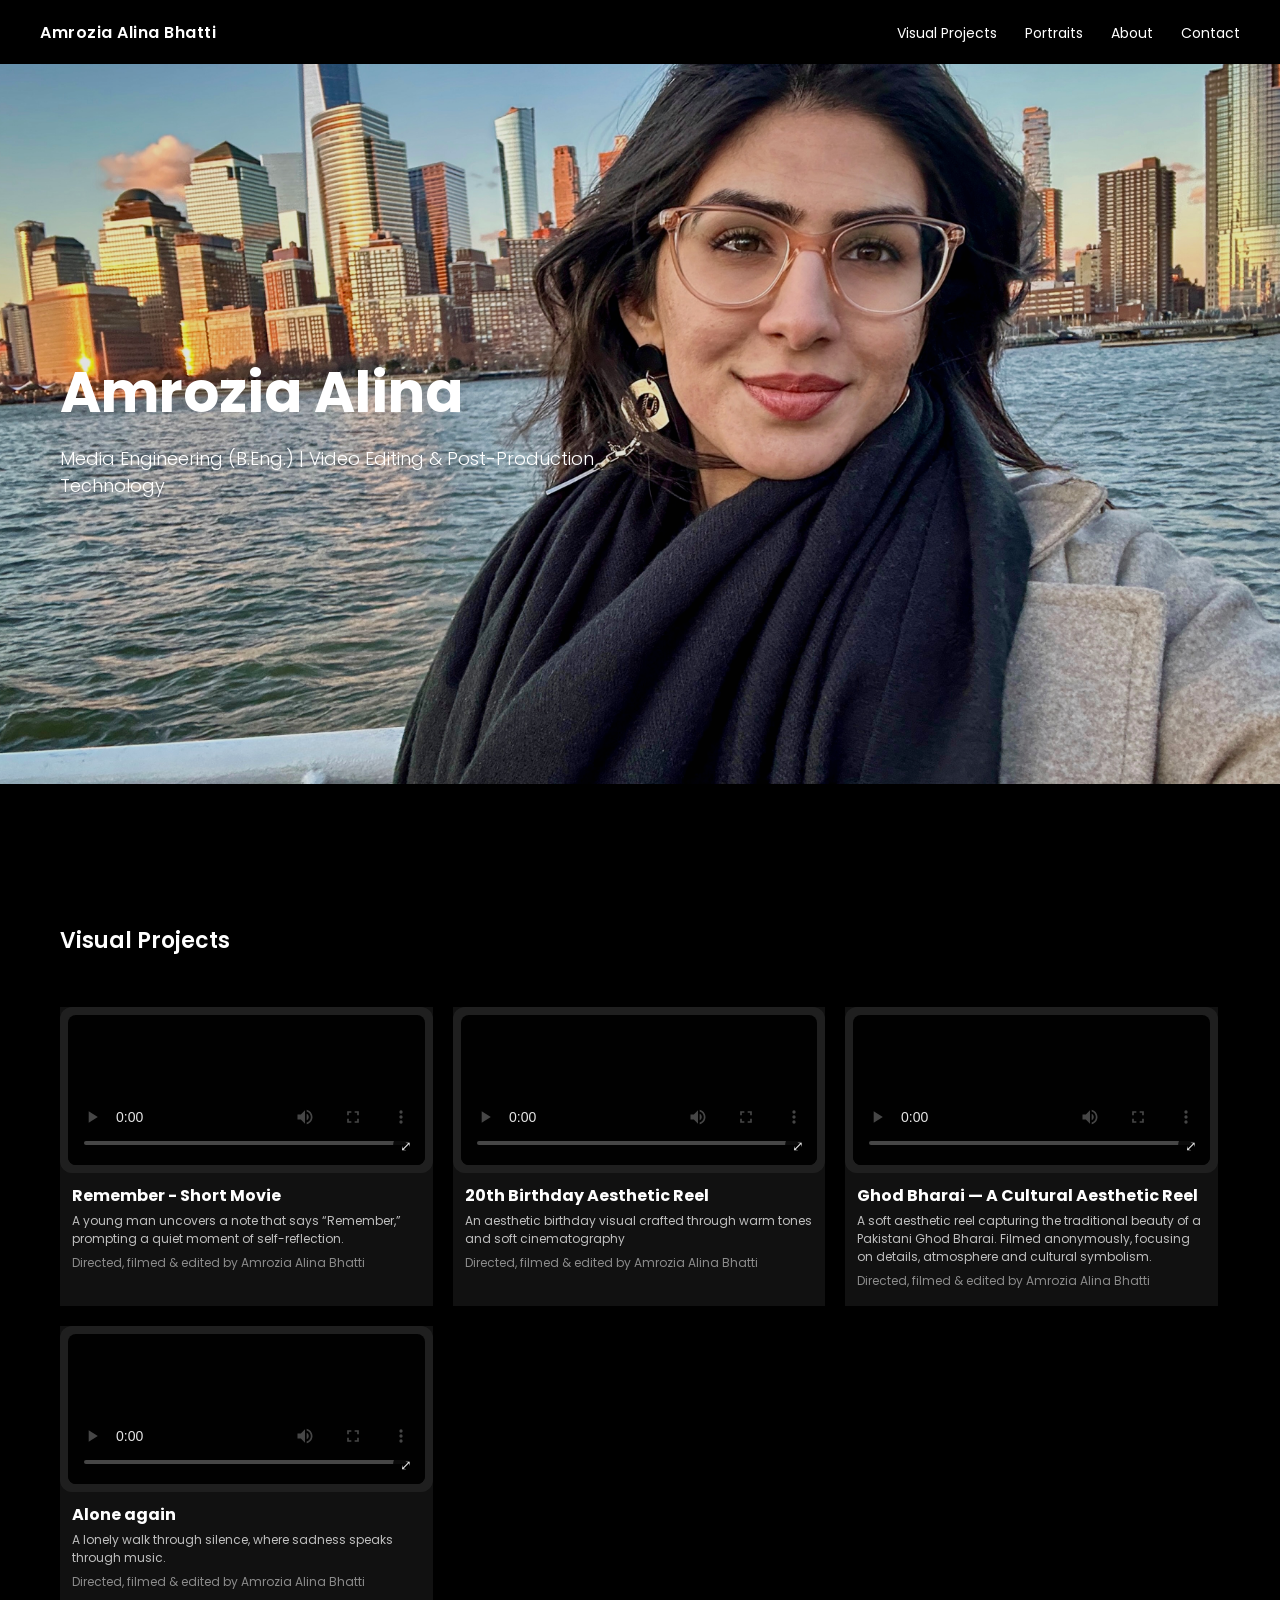
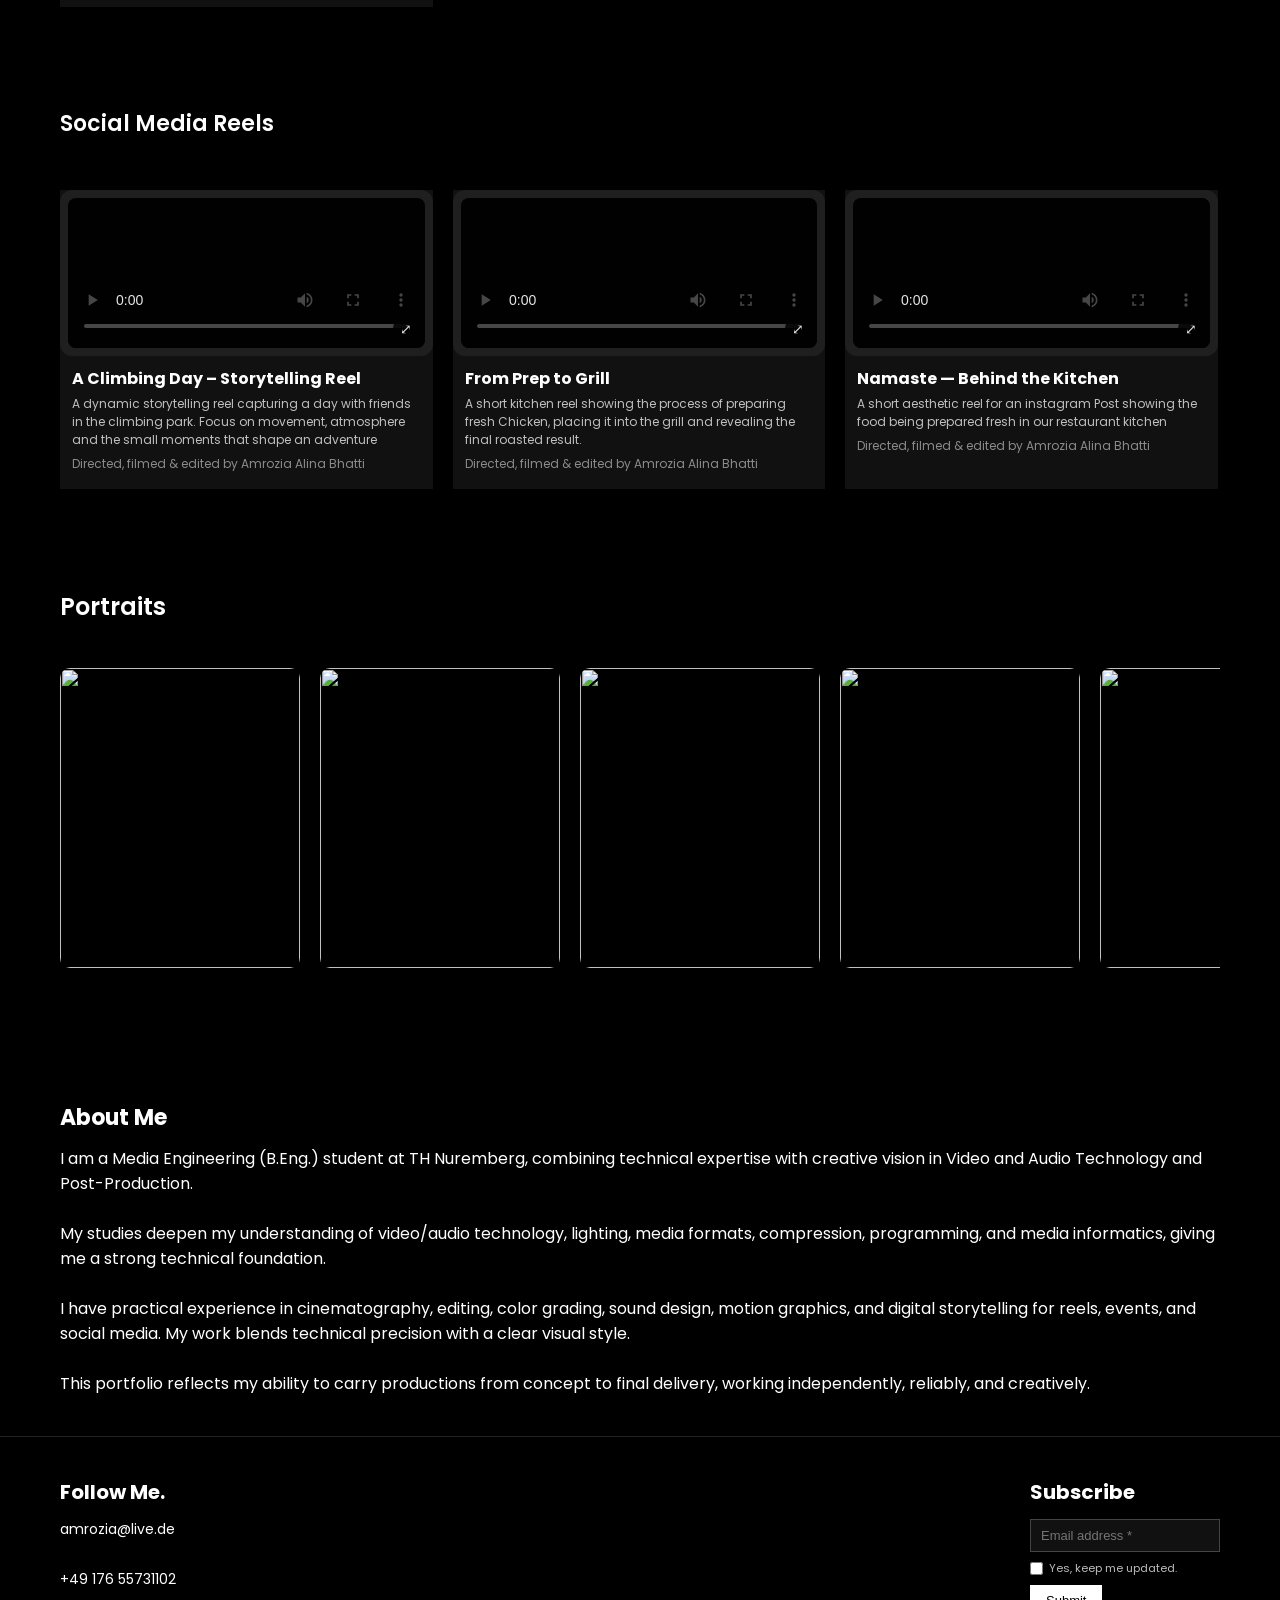
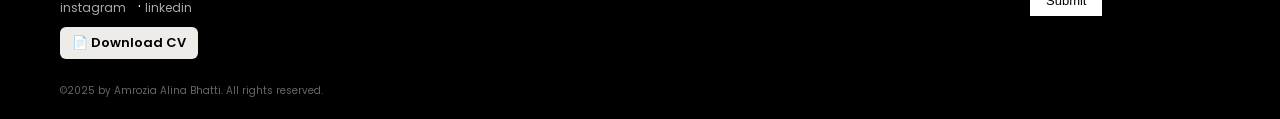
==== commit fb02ae1c: "lalal" ====
(no text change in the page or its own stylesheets)
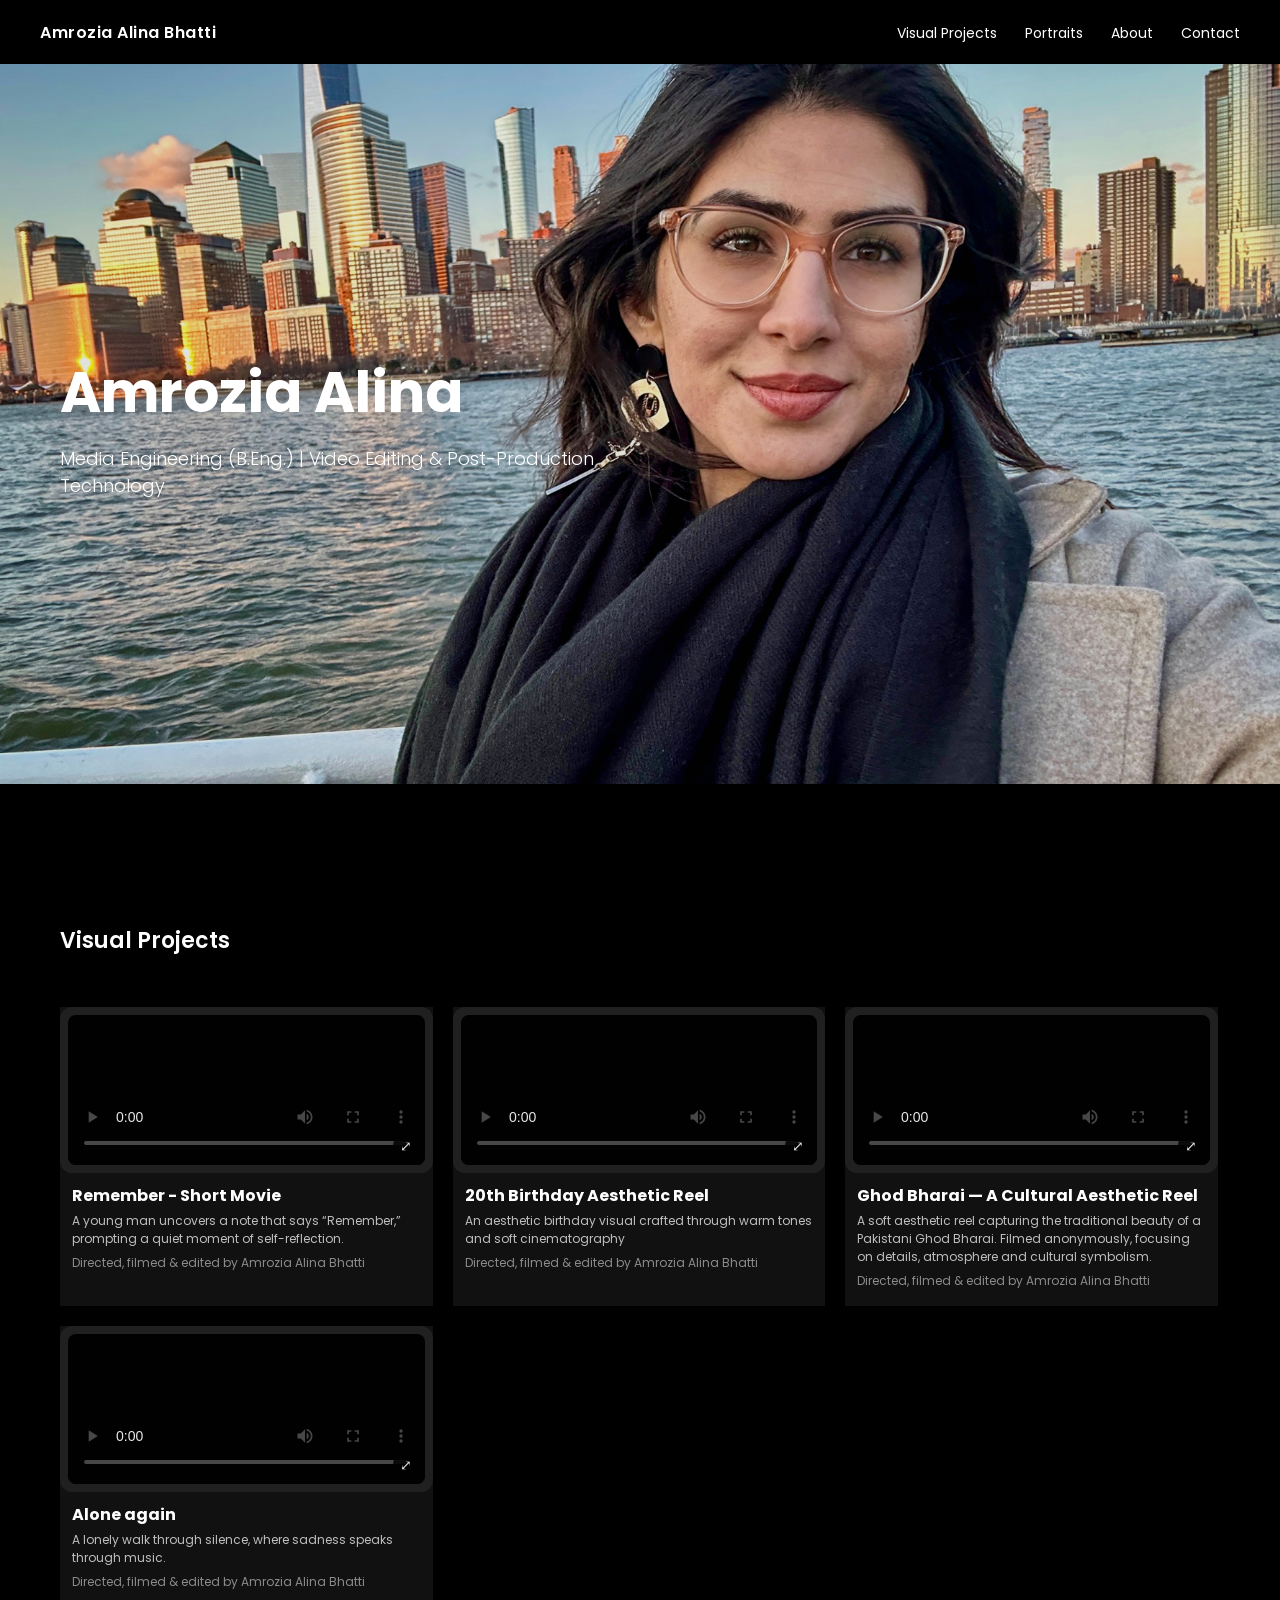
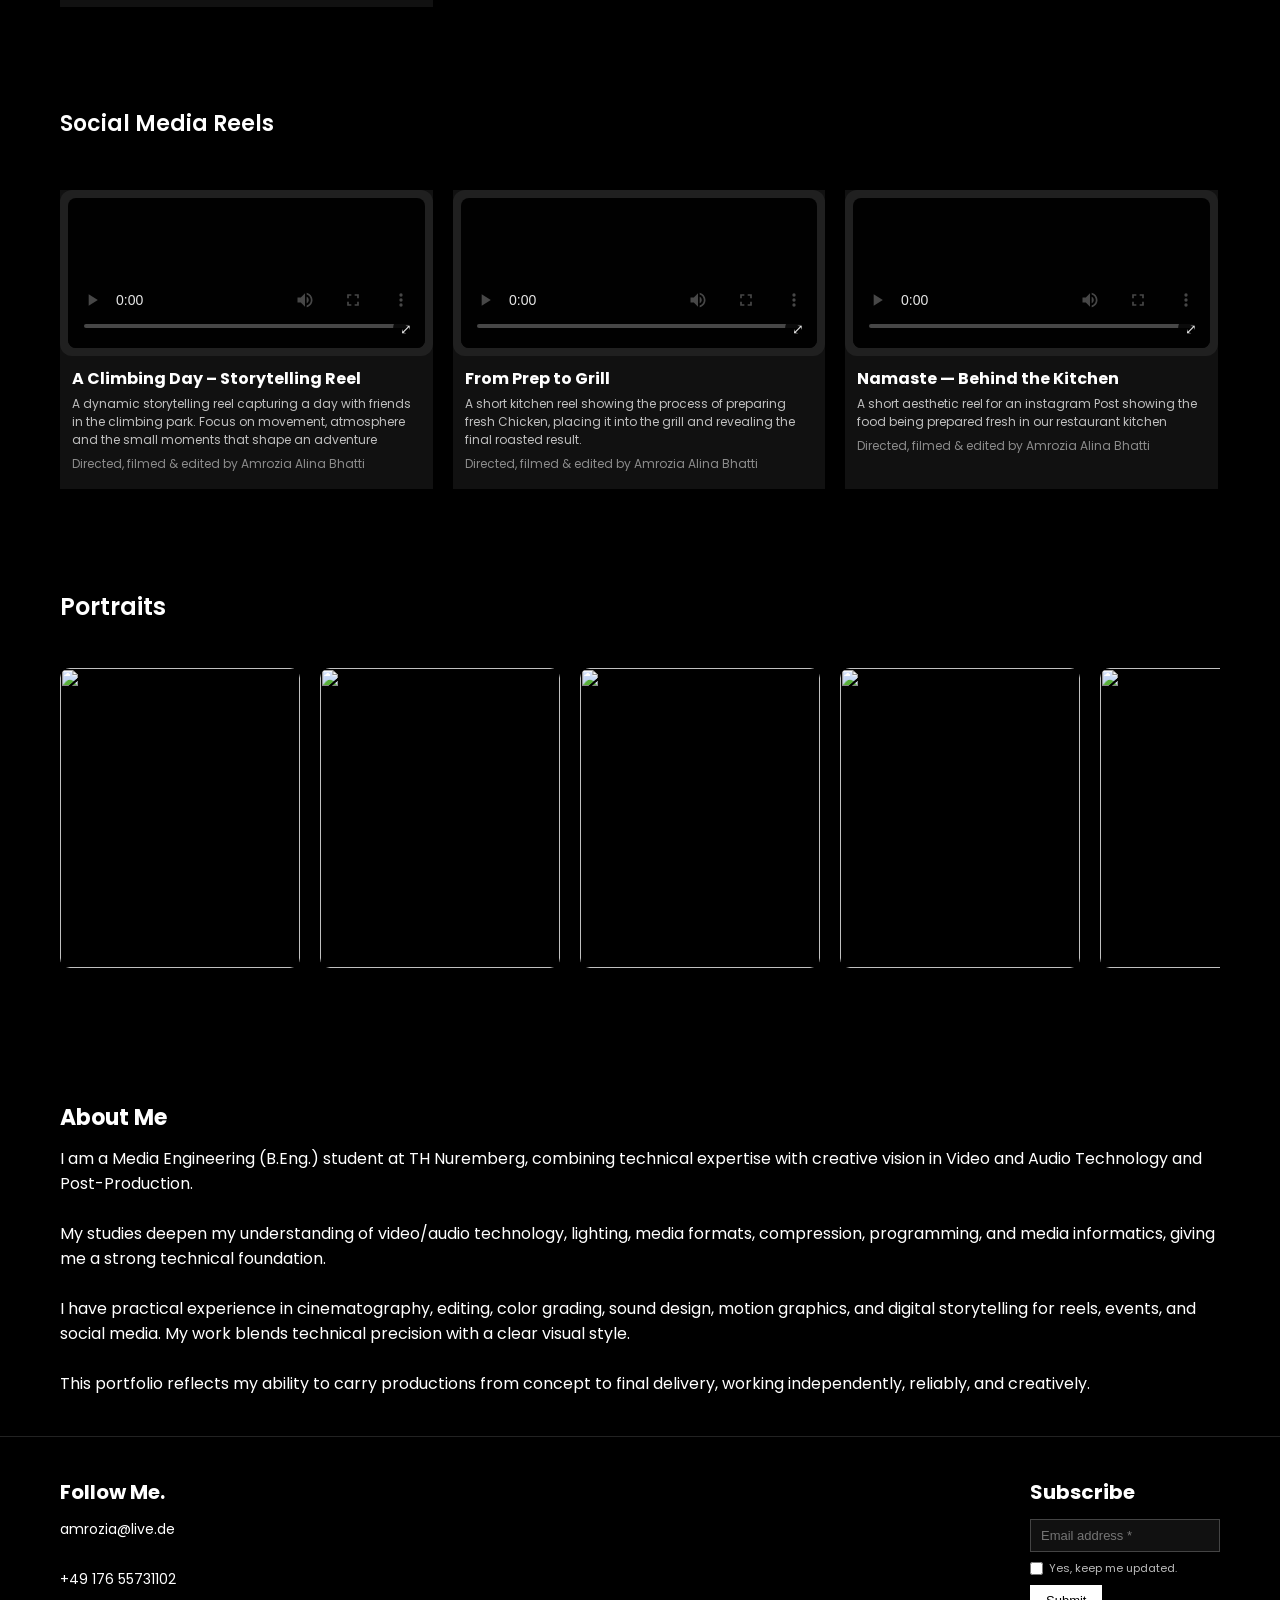
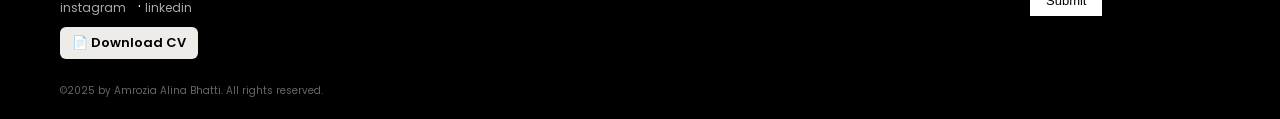
==== commit c658ce66: "newvideo" ====
--- a/index.html
+++ b/index.html
@@ -214,7 +214,7 @@
       id: "AloneAgain",
       title: "Alone again",
       description: "A lonely walk through silence, where sadness speaks through music.",
-      src: "videos/Alone_reflection480.mov",
+      src: "videos/Alone_reflection480_YouTube.mp4",
       poster: "images/film3_thumbnail.jpg"
     }
   ];
